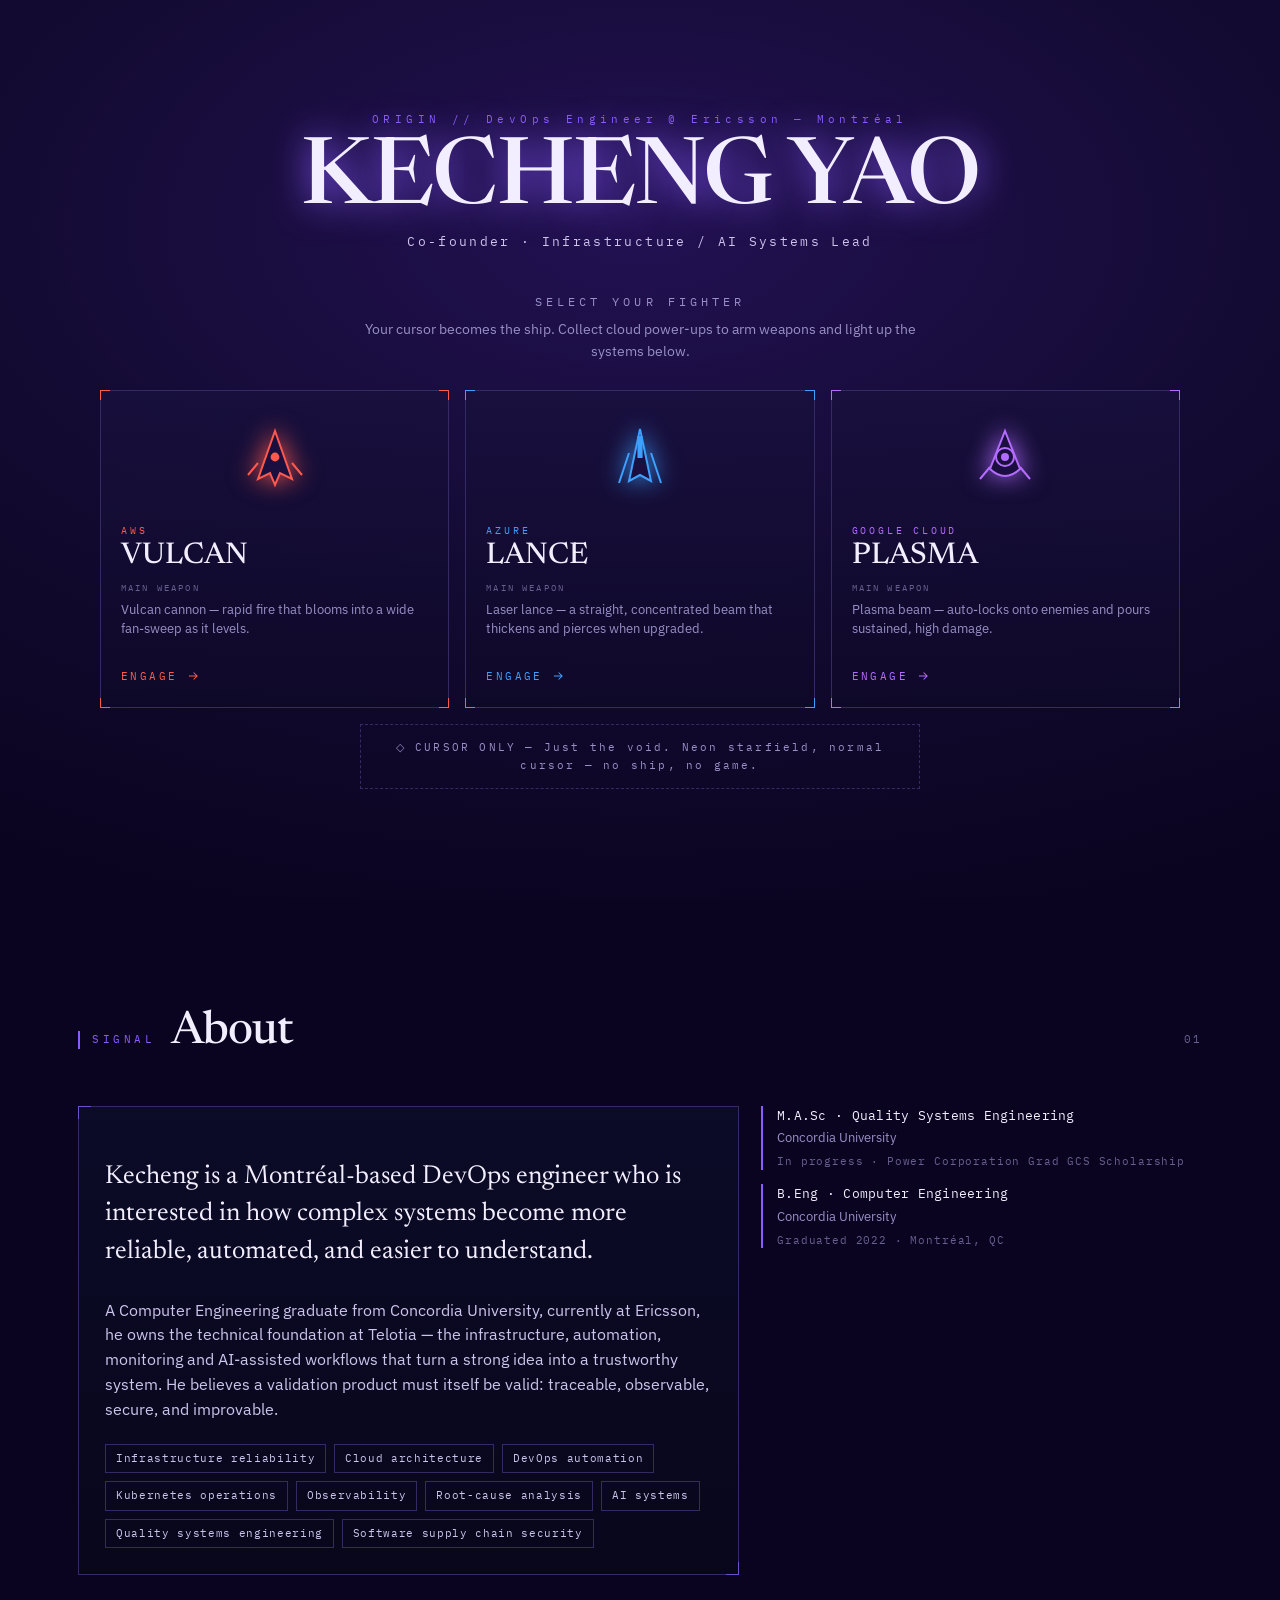
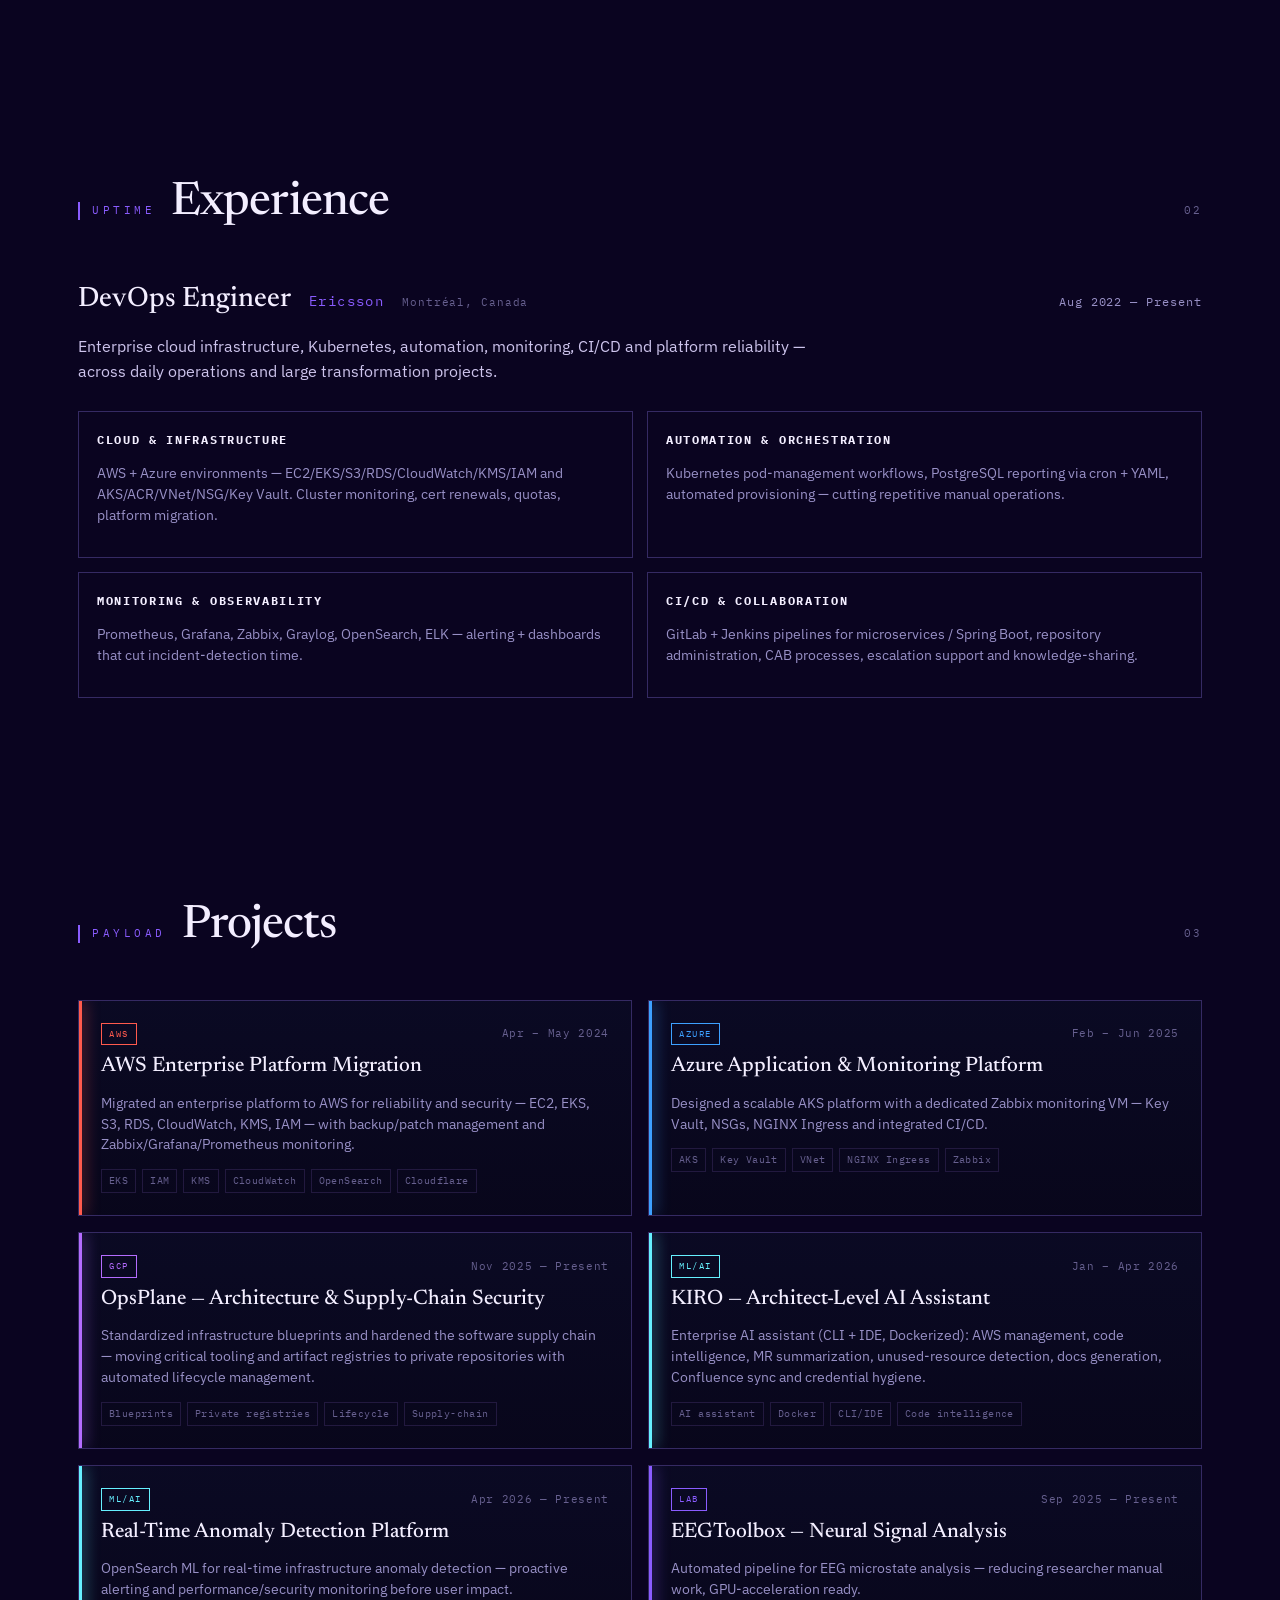
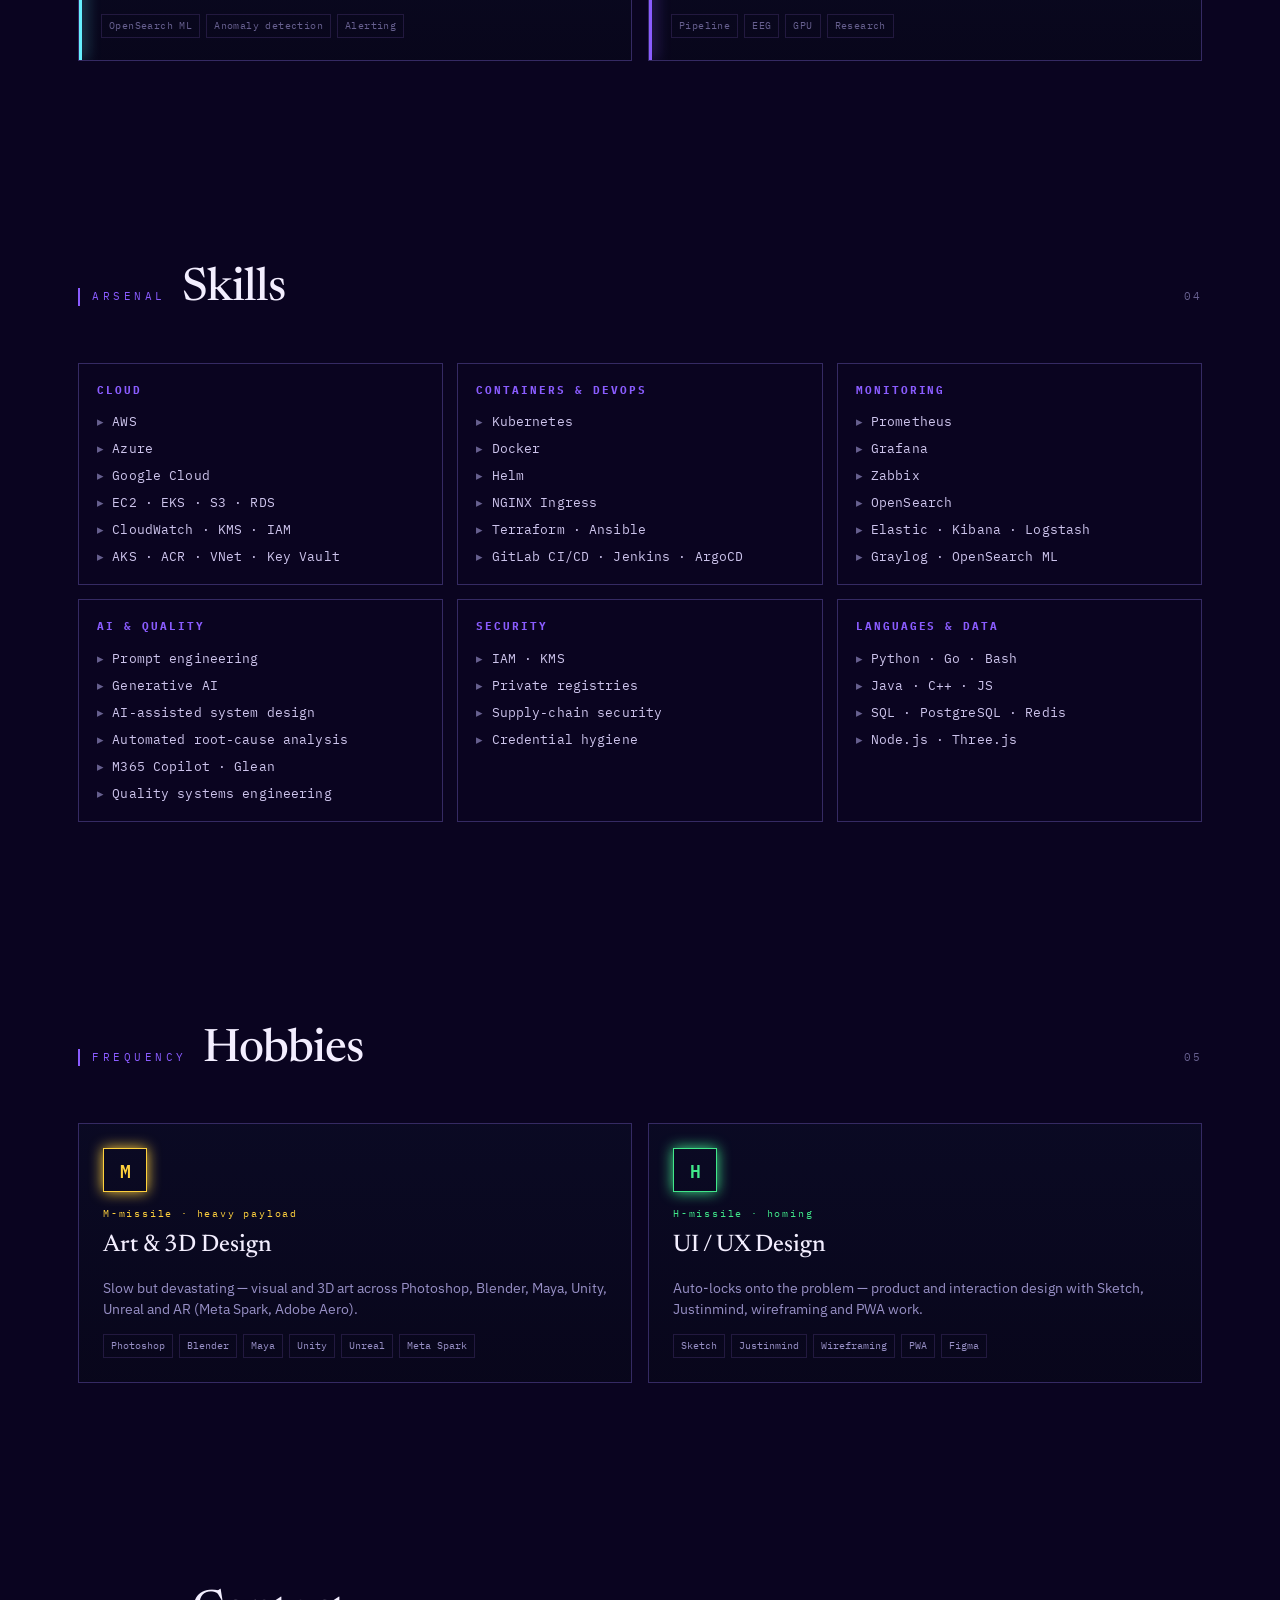
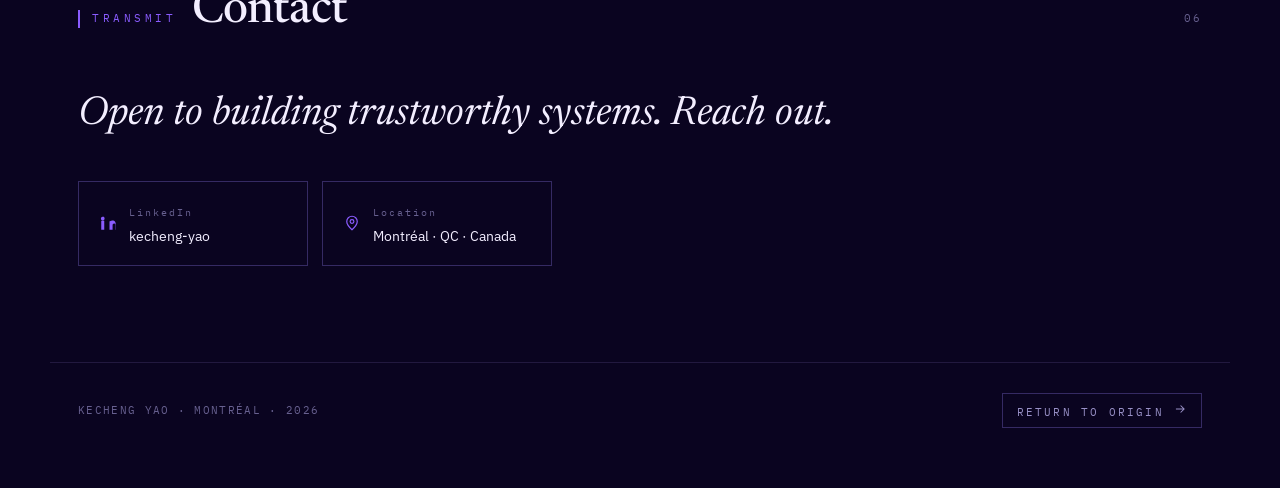
==== index.html @ be3c8540 "Add root index.html for GitHub Pages (whykeysay.github.io)" ====
<!DOCTYPE html>
<html lang="en">
<head>
<meta charset="UTF-8">
<meta name="viewport" content="width=device-width, initial-scale=1.0, maximum-scale=1.0, user-scalable=no">
<title>Kecheng Yao — Infrastructure / AI Systems</title>
<meta name="description" content="Kecheng Yao — Co-founder & Infrastructure / AI Systems Lead. DevOps Engineer @ Ericsson, Montréal. A signal into the void.">
<link rel="stylesheet" href="app/styles.css">
</head>
<body class="no-scroll">

  <!-- fixed background + game layers -->
  <div id="bg-gradient"></div>
  <canvas id="game-canvas"></canvas>
  <div id="veil"></div>
  <div id="hit-flash"></div>
  <div id="bomb-flash"></div>

  <!-- chrome -->
  <header id="topbar"></header>
  <aside id="hud" class="hidden"></aside>
  <div id="dock" class="hidden"></div>
  <div id="toasts"></div>
  <div id="settings"></div>

  <!-- content column (built by ui.js) -->
  <main id="content"></main>

  <!-- boot / fighter-select overlay (built by ui.js) -->
  <div id="overlay"></div>

  <!-- bundler splash thumbnail -->
  <template id="__bundler_thumbnail">
    <svg viewBox="0 0 100 100" xmlns="http://www.w3.org/2000/svg">
      <rect width="100" height="100" fill="#0a0420"/>
      <path d="M50 24 L62 64 L50 56 L38 64 Z" fill="none" stroke="#8A5CFF" stroke-width="3"/>
      <circle cx="50" cy="44" r="3" fill="#FF3DA6"/>
      <circle cx="28" cy="30" r="1.5" fill="#3DF0FF"/><circle cx="72" cy="34" r="1.5" fill="#3DF0FF"/><circle cx="66" cy="22" r="1.2" fill="#fff"/>
    </svg>
  </template>

  <script src="app/data.js"></script>
  <script src="app/game.js"></script>
  <script src="app/ui.js"></script>
</body>
</html>
---- app/styles.css ----
/* ============================================================================
   Kecheng Yao — cyberpunk-neon styling on Principia cosmic tokens.
   "A signal into the void." Dark, glowing, editorial.
   ========================================================================== */
@import url("https://fonts.googleapis.com/css2?family=Newsreader:ital,opsz,wght@0,6..72,300..600;1,6..72,300..600&family=IBM+Plex+Mono:ital,wght@0,300;0,400;0,500;0,600;1,400;1,500&family=IBM+Plex+Sans:wght@300;400;500;600;700&display=swap");

:root {
  /* — synthwave purple substrate (matched to reference cityscapes) — */
  --void:        #0a0420;
  --void-2:      #120a2e;
  --deep-space:  #1a0f3e;
  --night-3:     #261557;

  /* — neon blue→violet→magenta→cyan (reference palette) — */
  --nebula:      #5B7CFA;   /* blue        */
  --starlight:   #8FB7FF;
  --violet:      #8A5CFF;   /* blue-violet workhorse */
  --aurora:      #B46CFF;   /* purple      */
  --magenta:     #FF3DA6;   /* hot neon pink */
  --cyan:        #3DF0FF;   /* neon cyan   */

  /* — weapon / system colours — */
  --w-aws:   #FF5A4D;   /* AWS red — Vulcan      */
  --w-azure: #3DA0FF;   /* Azure blue — Laser    */
  --w-gcp:   #B46CFF;   /* GCP purple — Plasma   */
  --w-art:   #FFD13D;   /* Art — M missile yellow*/
  --w-uiux:  #41E88A;   /* UI/UX — H missile grn */
  --w-mlai:  #66F0FF;   /* ML/AI — photon cyan   */

  /* — text on void (violet-tinted) — */
  --tx:    #F3EEFF;
  --tx-2:  #CDC4EC;
  --tx-3:  #9890C6;
  --tx-4:  #67608f;
  --rule:  #352a63;
  --rule-soft: #22193f;

  /* — the primary accent (driven by colour-cast tweak) — */
  --accent:      var(--violet);
  --accent-2:    var(--magenta);
  --accent-glow: #8A5CFF;

  /* — neon intensity (0..1.4), set by settings — */
  --neon: 1;

  --font-display: "Newsreader", Georgia, serif;
  --font-sans: "IBM Plex Sans", system-ui, sans-serif;
  --font-mono: "IBM Plex Mono", ui-monospace, monospace;

  --maxw: 1180px;
}

/* ─── reset / base ─────────────────────────────────────────────────────── */
* { box-sizing: border-box; }
html, body { margin: 0; padding: 0; }
html { scroll-behavior: smooth; }
body {
  background: var(--void);
  color: var(--tx);
  font-family: var(--font-sans);
  font-size: 16px;
  line-height: 1.6;
  -webkit-font-smoothing: antialiased;
  overflow-x: hidden;
}
body.playing { cursor: none; }       /* ship replaces cursor */
body.no-scroll { overflow: hidden; }
a { color: inherit; text-decoration: none; }
::selection { background: var(--accent); color: var(--void); }

/* glow helper */
.glow { text-shadow: 0 0 calc(14px * var(--neon)) var(--accent-glow); }

/* ─── fixed layers ─────────────────────────────────────────────────────── */
#bg-gradient {
  position: fixed; inset: 0; z-index: 0; pointer-events: none;
  background:
    radial-gradient(ellipse 130% 70% at 50% -5%, #2a1a66 0%, #160c39 42%, #0a0420 100%);
}
/* synthwave horizon glow + perspective grid (reference image 1) */
#bg-gradient::before {
  content: ""; position: absolute; left: 0; right: 0; bottom: 0; height: 46vh;
  background:
    linear-gradient(to top, color-mix(in srgb, var(--accent-2) 22%, transparent) 0%, transparent 60%);
  -webkit-mask-image: linear-gradient(to top, #000 0%, transparent 100%);
          mask-image: linear-gradient(to top, #000 0%, transparent 100%);
  opacity: calc(0.5 * var(--neon));
}
#bg-gradient::after {
  content: ""; position: absolute; left: -50%; right: -50%; bottom: 0; height: 50vh;
  background-image:
    repeating-linear-gradient(to right, color-mix(in srgb, var(--accent) 50%, transparent) 0 1px, transparent 1px 64px),
    repeating-linear-gradient(to top,   color-mix(in srgb, var(--accent) 50%, transparent) 0 1px, transparent 1px 64px);
  transform: perspective(420px) rotateX(74deg);
  transform-origin: bottom center;
  -webkit-mask-image: linear-gradient(to top, #000 5%, transparent 70%);
          mask-image: linear-gradient(to top, #000 5%, transparent 70%);
  opacity: calc(0.5 * var(--neon));
}
#game-canvas {
  position: fixed; inset: 0; z-index: 1;
  width: 100%; height: 100%;
  pointer-events: none;
}
/* subtle vignette + scanline veil over the game */
#veil {
  position: fixed; inset: 0; z-index: 2; pointer-events: none;
  background:
    radial-gradient(ellipse 90% 70% at 50% 50%, transparent 55%, #05051099 100%);
}
#veil::after {
  content: ""; position: absolute; inset: 0;
  background-image: repeating-linear-gradient(
    to bottom, #ffffff05 0px, #ffffff05 1px, transparent 1px, transparent 3px);
  opacity: calc(0.5 * var(--neon));
  mix-blend-mode: overlay;
}
/* red hit flash */
#hit-flash {
  position: fixed; inset: 0; z-index: 6; pointer-events: none; opacity: 0;
  box-shadow: inset 0 0 180px 40px #ff2d4dcc, inset 0 0 0 4px #ff2d4d88;
  transition: opacity 90ms linear;
}
#hit-flash.flash { opacity: 1; }
/* bomb white wash */
#bomb-flash {
  position: fixed; inset: 0; z-index: 7; pointer-events: none; opacity: 0;
  background: radial-gradient(circle at 50% 60%, #ccfaffee 0%, #66f0ff66 40%, transparent 75%);
}
#bomb-flash.flash { animation: bombwash 620ms var(--ease, cubic-bezier(.2,.6,.2,1)); }
@keyframes bombwash { 0%{opacity:0;transform:scale(.6);} 18%{opacity:1;} 100%{opacity:0;transform:scale(1.6);} }

/* ─── boot / start overlay ─────────────────────────────────────────────── */
#overlay {
  position: fixed; inset: 0; z-index: 40;
  display: flex; align-items: center; justify-content: center;
  background: radial-gradient(ellipse 100% 80% at 50% 25%, #221152 0%, #120a30 55%, #0a0420 100%);
  transition: opacity 600ms var(--ease, cubic-bezier(.2,.6,.2,1));
}
#overlay.gone { opacity: 0; pointer-events: none; }

.boot { text-align: center; }
.boot-glyph {
  width: 64px; height: 64px; margin: 0 auto 28px;
  border: 1px solid var(--accent); border-radius: 50%;
  position: relative; animation: spin 2.4s linear infinite;
}
.boot-glyph::before, .boot-glyph::after {
  content: ""; position: absolute; inset: 8px; border-radius: 50%;
  border: 1px solid transparent; border-top-color: var(--accent-2);
}
.boot-glyph::after { inset: 18px; border-top-color: var(--magenta); animation: spin 1.4s linear infinite reverse; }
@keyframes spin { to { transform: rotate(360deg); } }
.boot-title {
  font-family: var(--font-mono); font-size: 13px; letter-spacing: 0.42em;
  color: var(--accent); text-indent: 0.42em;
}
.boot-sub { font-family: var(--font-mono); font-size: 11px; letter-spacing: 0.22em; color: var(--tx-4); margin-top: 12px; }
.boot-bar { width: 230px; height: 2px; margin: 22px auto 0; background: var(--rule-soft); overflow: hidden; }
.boot-bar > i { display: block; height: 100%; width: 0; background: var(--accent); box-shadow: 0 0 12px var(--accent-glow); }

/* ─── fighter select ───────────────────────────────────────────────────── */
.select { width: min(1080px, 92vw); text-align: center; opacity: 0; }
.select.in { opacity: 1; transition: opacity 500ms var(--ease, cubic-bezier(.2,.6,.2,1)); }
.select-kicker { font-family: var(--font-mono); font-size: 11px; letter-spacing: 0.4em; color: var(--accent); }
.select-name {
  font-family: var(--font-display); font-weight: 500; font-size: clamp(40px, 8vw, 92px);
  line-height: .95; letter-spacing: -0.02em; margin: 10px 0 6px;
  text-shadow: 0 0 calc(36px * var(--neon)) var(--accent-glow);
}
.select-title { font-family: var(--font-mono); font-size: 13px; letter-spacing: 0.18em; color: var(--tx-2); }
.select-h { font-family: var(--font-mono); font-size: 12px; letter-spacing: 0.34em; color: var(--tx-3); margin: 40px 0 6px; }
.select-sub { max-width: 560px; margin: 0 auto 28px; color: var(--tx-3); font-size: 14px; }

.fighters { display: grid; grid-template-columns: repeat(3, 1fr); gap: 16px; }
.fighter {
  position: relative; padding: 24px 20px 22px; cursor: pointer; text-align: left;
  background: linear-gradient(180deg, #18103dcc, #0e0828cc);
  border: 1px solid var(--rule);
  transition: border-color 180ms, transform 180ms, box-shadow 220ms;
}
.fighter:hover { transform: translateY(-4px); border-color: var(--fc); box-shadow: 0 0 0 1px var(--fc), 0 16px 50px -20px var(--fc); }
.fighter .corner { position: absolute; width: 10px; height: 10px; border: 1px solid var(--fc); }
.fighter .corner.tl { top:-1px; left:-1px; border-right:0; border-bottom:0; }
.fighter .corner.tr { top:-1px; right:-1px; border-left:0; border-bottom:0; }
.fighter .corner.bl { bottom:-1px; left:-1px; border-right:0; border-top:0; }
.fighter .corner.br { bottom:-1px; right:-1px; border-left:0; border-top:0; }
.fighter-ship { height: 96px; display: grid; place-items: center; margin-bottom: 12px; }
.fighter-ship svg { filter: drop-shadow(0 0 calc(12px * var(--neon)) var(--fc)); }
.fighter-vendor { font-family: var(--font-mono); font-size: 10px; letter-spacing: 0.28em; color: var(--fc); }
.fighter-name { font-family: var(--font-display); font-size: 30px; font-weight: 500; line-height: 1; margin: 2px 0 2px; }
.fighter-wlabel { font-family: var(--font-mono); font-size: 9px; letter-spacing: 0.24em; color: var(--tx-4); margin-top: 10px; }
.fighter-desc { font-size: 13px; color: var(--tx-3); line-height: 1.5; margin-top: 4px; min-height: 56px; }
.fighter-go {
  margin-top: 12px; font-family: var(--font-mono); font-size: 11px; letter-spacing: 0.22em;
  color: var(--fc); display: flex; align-items: center; gap: 8px;
}

.cursor-only {
  margin: 16px auto 0; max-width: 560px; padding: 14px 18px; cursor: pointer;
  display: flex; align-items: center; justify-content: center; gap: 14px;
  border: 1px dashed var(--rule); color: var(--tx-3);
  font-family: var(--font-mono); font-size: 11px; letter-spacing: 0.2em;
  transition: border-color 180ms, color 180ms;
}
.cursor-only:hover { border-color: var(--tx-3); color: var(--tx); }

/* ─── top bar ──────────────────────────────────────────────────────────── */
#topbar {
  position: fixed; top: 0; left: 0; right: 0; z-index: 20; height: 54px;
  display: flex; align-items: center; justify-content: space-between;
  padding: 0 22px; pointer-events: none;
}
#topbar .tb-mark {
  font-family: var(--font-mono); font-size: 12px; letter-spacing: 0.24em; color: var(--tx-2);
  pointer-events: auto;
}
#topbar .tb-mark b { color: var(--accent); font-weight: 500; }
.tb-right { display: flex; align-items: center; gap: 10px; pointer-events: auto; }
.langset { display: flex; border: 1px solid var(--rule); }
.langset button {
  font-family: var(--font-mono); font-size: 11px; letter-spacing: 0.12em;
  background: transparent; color: var(--tx-3); border: 0; padding: 6px 9px; cursor: pointer;
  transition: color 140ms, background 140ms;
}
.langset button + button { border-left: 1px solid var(--rule); }
.langset button.on { color: var(--void); background: var(--accent); }
.iconbtn {
  width: 34px; height: 30px; display: grid; place-items: center; cursor: pointer;
  background: transparent; border: 1px solid var(--rule); color: var(--tx-2);
  transition: color 140ms, border-color 140ms;
}
.iconbtn:hover { color: var(--tx); border-color: var(--accent); }

/* ─── content column ───────────────────────────────────────────────────── */
#content { position: relative; z-index: 10; }
.section {
  max-width: var(--maxw); margin: 0 auto; padding: 96px 28px;
  scroll-margin-top: 60px;
}
.sec-head { display: flex; align-items: baseline; gap: 16px; margin-bottom: 36px; }
.sec-code {
  font-family: var(--font-mono); font-size: 11px; letter-spacing: 0.32em; color: var(--accent);
  border-left: 2px solid var(--accent); padding-left: 12px;
}
.sec-label { font-family: var(--font-display); font-size: clamp(28px,4vw,46px); font-weight: 480; letter-spacing: -0.02em; }
.sec-num { font-family: var(--font-mono); font-size: 11px; color: var(--tx-4); margin-left: auto; letter-spacing: 0.2em; }

/* glass panel with corner ticks */
.panel {
  position: relative;
  background: linear-gradient(180deg, #0c0e2acc, #08081acc);
  border: 1px solid var(--rule);
  padding: 26px;
}
.panel::before, .panel::after {
  content: ""; position: absolute; width: 12px; height: 12px; border: 1px solid var(--accent);
  opacity: .7;
}
.panel::before { top: -1px; left: -1px; border-right: 0; border-bottom: 0; }
.panel::after { bottom: -1px; right: -1px; border-left: 0; border-top: 0; }

/* ── hero ── */
#hero { min-height: 100vh; display: flex; flex-direction: column; justify-content: center; max-width: var(--maxw); margin: 0 auto; padding: 96px 28px 80px; position: relative; }
.hero-code { font-family: var(--font-mono); font-size: 11px; letter-spacing: 0.4em; color: var(--accent); }
.hero-name {
  font-family: var(--font-display); font-weight: 500; font-size: clamp(56px, 13vw, 168px);
  line-height: .9; letter-spacing: -0.03em; margin: 14px 0 0;
  text-shadow: 0 0 calc(48px * var(--neon)) var(--accent-glow);
}
.hero-title { font-family: var(--font-mono); font-size: clamp(13px,1.6vw,17px); letter-spacing: 0.14em; color: var(--tx); margin-top: 22px; }
.hero-sub { font-family: var(--font-mono); font-size: 12px; letter-spacing: 0.14em; color: var(--tx-3); margin-top: 8px; }
.hero-tagline {
  font-family: var(--font-display); font-style: italic; font-size: clamp(18px,2.4vw,27px);
  color: var(--tx-2); max-width: 720px; margin-top: 34px; line-height: 1.4;
}
.scrollcue {
  position: absolute; bottom: 34px; left: 28px; font-family: var(--font-mono);
  font-size: 10px; letter-spacing: 0.34em; color: var(--tx-4); display: flex; align-items: center; gap: 10px;
}
.scrollcue .ln { width: 1px; height: 34px; background: linear-gradient(var(--accent), transparent); animation: cuepulse 1.8s ease-in-out infinite; }
@keyframes cuepulse { 0%,100%{opacity:.4;} 50%{opacity:1;} }

/* ── about ── */
.about-grid { display: grid; grid-template-columns: 1.5fr 1fr; gap: 22px; }
.lede { font-family: var(--font-display); font-size: clamp(20px,2.4vw,26px); line-height: 1.45; color: var(--tx); }
.about-body { color: var(--tx-2); margin-top: 18px; font-size: 15.5px; }
.kw { display: flex; flex-wrap: wrap; gap: 8px; margin-top: 22px; }
.kw span {
  font-family: var(--font-mono); font-size: 11px; letter-spacing: 0.06em; color: var(--tx-2);
  border: 1px solid var(--rule); padding: 5px 10px;
}
.edu { display: flex; flex-direction: column; gap: 14px; }
.edu-item { border-left: 2px solid var(--accent); padding-left: 14px; }
.edu-deg { font-family: var(--font-mono); font-size: 13px; color: var(--tx); letter-spacing: 0.02em; }
.edu-school { font-size: 13px; color: var(--tx-3); margin-top: 2px; }
.edu-meta { font-family: var(--font-mono); font-size: 10.5px; letter-spacing: 0.08em; color: var(--tx-4); margin-top: 4px; }

/* ── experience ── */
.xp-top { display: flex; flex-wrap: wrap; align-items: baseline; gap: 12px 18px; margin-bottom: 12px; }
.xp-role { font-family: var(--font-display); font-size: 28px; font-weight: 500; }
.xp-org { font-family: var(--font-mono); font-size: 14px; letter-spacing: 0.1em; color: var(--accent); }
.xp-period { font-family: var(--font-mono); font-size: 12px; color: var(--tx-3); margin-left: auto; letter-spacing: 0.08em; }
.xp-place { font-family: var(--font-mono); font-size: 11px; color: var(--tx-4); letter-spacing: 0.08em; }
.xp-intro { color: var(--tx-2); max-width: 760px; margin: 8px 0 26px; }
.xp-areas { display: grid; grid-template-columns: repeat(2, 1fr); gap: 14px; }
.xp-area { border: 1px solid var(--rule); padding: 18px; transition: border-color 160ms; }
.xp-area:hover { border-color: var(--accent); }
.xp-area h4 { margin: 0 0 8px; font-family: var(--font-mono); font-size: 12px; letter-spacing: 0.14em; color: var(--tx); text-transform: uppercase; }
.xp-area p { color: var(--tx-3); font-size: 13.5px; line-height: 1.55; }

/* ── projects ── */
.proj-grid { display: grid; grid-template-columns: repeat(2, 1fr); gap: 16px; }
.proj {
  position: relative; padding: 22px; border: 1px solid var(--rule); overflow: hidden;
  background: linear-gradient(180deg, #0b0d26aa, #08081aaa);
  transition: border-color 180ms, transform 180ms;
}
.proj::before { content: ""; position: absolute; left: 0; top: 0; bottom: 0; width: 3px; background: var(--pc, var(--accent)); box-shadow: 0 0 calc(16px * var(--neon)) var(--pc, var(--accent)); }
.proj:hover { transform: translateY(-3px); border-color: var(--pc, var(--accent)); }
.proj-top { display: flex; align-items: center; gap: 10px; margin-bottom: 10px; }
.proj-sys { font-family: var(--font-mono); font-size: 9px; letter-spacing: 0.18em; padding: 3px 7px; border: 1px solid var(--pc); color: var(--pc); }
.proj-period { font-family: var(--font-mono); font-size: 11px; color: var(--tx-4); margin-left: auto; letter-spacing: 0.06em; }
.proj h3 { font-family: var(--font-display); font-size: 21px; font-weight: 500; line-height: 1.15; margin: 0 0 8px; }
.proj p { color: var(--tx-3); font-size: 13.5px; line-height: 1.55; }
.proj-tags { display: flex; flex-wrap: wrap; gap: 6px; margin-top: 14px; }
.proj-tags span { font-family: var(--font-mono); font-size: 10px; letter-spacing: 0.04em; color: var(--tx-4); border: 1px solid var(--rule-soft); padding: 3px 7px; }

/* ── skills ── */
.skill-grid { display: grid; grid-template-columns: repeat(3, 1fr); gap: 14px; }
.skill-col { border: 1px solid var(--rule); padding: 18px; }
.skill-col h4 { font-family: var(--font-mono); font-size: 11px; letter-spacing: 0.18em; text-transform: uppercase; color: var(--accent); margin: 0 0 12px; }
.skill-col ul { list-style: none; margin: 0; padding: 0; display: flex; flex-direction: column; gap: 7px; }
.skill-col li { font-family: var(--font-mono); font-size: 12.5px; color: var(--tx-2); letter-spacing: 0.01em; }
.skill-col li::before { content: "▸ "; color: var(--tx-4); }

/* ── hobbies ── */
.hob-grid { display: grid; grid-template-columns: repeat(2, 1fr); gap: 16px; }
.hob { position: relative; padding: 24px; border: 1px solid var(--rule); background: linear-gradient(180deg,#0b0d26aa,#08081aaa); }
.hob-badge {
  width: 44px; height: 44px; display: grid; place-items: center; border: 1px solid var(--hc); color: var(--hc);
  font-family: var(--font-mono); font-weight: 600; font-size: 18px;
  box-shadow: 0 0 calc(14px * var(--neon)) var(--hc); margin-bottom: 14px;
}
.hob-role { font-family: var(--font-mono); font-size: 10px; letter-spacing: 0.18em; color: var(--hc); }
.hob h3 { font-family: var(--font-display); font-size: 24px; font-weight: 500; margin: 4px 0 8px; }
.hob p { color: var(--tx-3); font-size: 13.5px; line-height: 1.55; }
.hob-tools { display: flex; flex-wrap: wrap; gap: 6px; margin-top: 14px; }
.hob-tools span { font-family: var(--font-mono); font-size: 10px; color: var(--tx-3); border: 1px solid var(--rule-soft); padding: 3px 7px; }

/* ── contact ── */
.contact-line { font-family: var(--font-display); font-style: italic; font-size: clamp(22px,3.2vw,40px); color: var(--tx); max-width: 760px; line-height: 1.3; }
.contact-links { display: flex; flex-wrap: wrap; gap: 14px; margin-top: 32px; }
.clink {
  display: flex; align-items: center; gap: 12px; padding: 16px 20px; border: 1px solid var(--rule);
  transition: border-color 160ms, transform 160ms; min-width: 230px;
}
.clink[href]:hover { border-color: var(--accent); transform: translateY(-2px); }
.clink svg { color: var(--accent); }
.clink .cl-label { font-family: var(--font-mono); font-size: 10px; letter-spacing: 0.2em; color: var(--tx-4); }
.clink .cl-value { font-size: 14px; color: var(--tx); }
.footer { max-width: var(--maxw); margin: 0 auto; padding: 30px 28px 60px; border-top: 1px solid var(--rule-soft); display: flex; justify-content: space-between; align-items: center; gap: 16px; flex-wrap: wrap; }
.footer .f-mono { font-family: var(--font-mono); font-size: 11px; letter-spacing: 0.12em; color: var(--tx-4); }
.totop { font-family: var(--font-mono); font-size: 11px; letter-spacing: 0.2em; color: var(--tx-3); cursor: pointer; border: 1px solid var(--rule); padding: 8px 14px; background: transparent; transition: color 140ms, border-color 140ms; }
.totop:hover { color: var(--accent); border-color: var(--accent); }

/* ─── HUD (systems) ────────────────────────────────────────────────────── */
#hud {
  position: fixed; right: 14px; top: 50%; transform: translateY(-50%); z-index: 22;
  display: flex; flex-direction: column; gap: 8px; pointer-events: none;
}
#hud.hidden { display: none; }
.hud-title { font-family: var(--font-mono); font-size: 9px; letter-spacing: 0.24em; color: var(--tx-4); writing-mode: vertical-rl; align-self: center; margin-bottom: 4px; }
.hud-chip {
  pointer-events: auto; cursor: pointer; width: 168px;
  display: flex; align-items: center; gap: 10px; padding: 8px 10px;
  background: #0a0a1ccc; border: 1px solid var(--rule); opacity: .5;
  transition: opacity 220ms, border-color 220ms, transform 160ms;
}
.hud-chip.on { opacity: 1; border-color: var(--cc); box-shadow: 0 0 calc(12px * var(--neon)) -2px var(--cc); }
.hud-chip:hover { transform: translateX(-4px); }
.hud-glyph {
  width: 26px; height: 26px; flex: 0 0 26px; display: grid; place-items: center;
  font-family: var(--font-mono); font-size: 11px; font-weight: 600; color: var(--cc); border: 1px solid var(--cc);
}
.hud-chip:not(.on) .hud-glyph { color: var(--tx-4); border-color: var(--rule); }
.hud-meta { display: flex; flex-direction: column; line-height: 1.2; min-width: 0; }
.hud-name { font-family: var(--font-mono); font-size: 10.5px; letter-spacing: 0.06em; color: var(--tx); white-space: nowrap; overflow: hidden; text-overflow: ellipsis; }
.hud-state { font-family: var(--font-mono); font-size: 8.5px; letter-spacing: 0.18em; color: var(--tx-4); }
.hud-chip.on .hud-state { color: var(--cc); }
.hud-lv { margin-left: auto; display: flex; gap: 2px; }
.hud-lv i { width: 4px; height: 10px; background: var(--rule); }
.hud-lv i.f { background: var(--cc); }

/* ─── bottom mini-HUD (weapon + bomb), only while playing ──────────────── */
#dock {
  position: fixed; left: 50%; bottom: 16px; transform: translateX(-50%); z-index: 22;
  display: flex; align-items: stretch; gap: 8px; pointer-events: none;
}
#dock.hidden { display: none; }
.dock-cell { background: #0a0a1cdd; border: 1px solid var(--rule); padding: 7px 12px; display: flex; align-items: center; gap: 9px; }
.dock-k { font-family: var(--font-mono); font-size: 8.5px; letter-spacing: 0.2em; color: var(--tx-4); }
.dock-v { font-family: var(--font-mono); font-size: 12px; letter-spacing: 0.08em; color: var(--dc, var(--tx)); }
.dock-lv { display: flex; gap: 2px; }
.dock-lv i { width: 5px; height: 11px; background: var(--rule); }
.dock-lv i.f { background: var(--dc, var(--accent)); }
.dock-bomb { pointer-events: auto; cursor: pointer; }
.dock-bomb .dock-v { color: var(--w-mlai); }
.dock-bomb.empty { opacity: .4; }

/* ─── toast ────────────────────────────────────────────────────────────── */
#toasts { position: fixed; left: 50%; top: 74px; transform: translateX(-50%); z-index: 30; display: flex; flex-direction: column; gap: 8px; align-items: center; pointer-events: none; }
.toast {
  display: flex; align-items: center; gap: 10px; padding: 9px 16px;
  background: #0a0a1ce6; border: 1px solid var(--tc, var(--accent));
  font-family: var(--font-mono); font-size: 11px; letter-spacing: 0.16em; color: var(--tx);
  box-shadow: 0 0 calc(20px * var(--neon)) -6px var(--tc, var(--accent));
  animation: toastin 320ms var(--ease, cubic-bezier(.2,.6,.2,1));
}
.toast b { color: var(--tc, var(--accent)); }
.toast.out { animation: toastout 320ms forwards; }
@keyframes toastin { from { opacity: 0; transform: translateY(-12px); } }
@keyframes toastout { to { opacity: 0; transform: translateY(-8px); } }

/* ─── settings panel ───────────────────────────────────────────────────── */
#settings {
  position: fixed; right: 14px; top: 56px; z-index: 35; width: 268px;
  background: #0a0a1cf2; border: 1px solid var(--rule); padding: 16px;
  transform: translateX(120%); transition: transform 260ms var(--ease, cubic-bezier(.2,.6,.2,1));
}
#settings.open { transform: translateX(0); }
.set-head { display: flex; align-items: center; justify-content: space-between; margin-bottom: 14px; }
.set-head h4 { font-family: var(--font-mono); font-size: 11px; letter-spacing: 0.24em; color: var(--accent); margin: 0; }
.set-row { margin-bottom: 14px; }
.set-row > label { font-family: var(--font-mono); font-size: 10px; letter-spacing: 0.12em; color: var(--tx-3); display: block; margin-bottom: 7px; }
.set-row input[type=range] { width: 100%; accent-color: var(--accent); }
.seg { display: flex; border: 1px solid var(--rule); }
.seg button { flex: 1; background: transparent; border: 0; color: var(--tx-3); font-family: var(--font-mono); font-size: 10px; letter-spacing: 0.08em; padding: 6px 4px; cursor: pointer; }
.seg button + button { border-left: 1px solid var(--rule); }
.seg button.on { background: var(--accent); color: var(--void); }
.toggle-row { display: flex; align-items: center; justify-content: space-between; }
.switch { width: 40px; height: 20px; border: 1px solid var(--rule); position: relative; cursor: pointer; }
.switch i { position: absolute; top: 2px; left: 2px; width: 14px; height: 14px; background: var(--tx-4); transition: left 160ms, background 160ms; }
.switch.on { border-color: var(--accent); }
.switch.on i { left: 22px; background: var(--accent); }
.set-controls { border-top: 1px solid var(--rule-soft); margin-top: 6px; padding-top: 12px; }
.set-controls .ctl { display: flex; justify-content: space-between; font-family: var(--font-mono); font-size: 10.5px; color: var(--tx-3); margin-bottom: 6px; }
.set-controls .ctl b { color: var(--tx); font-weight: 500; }


/* ─── responsive ───────────────────────────────────────────────────────── */
@media (max-width: 860px) {
  .about-grid, .xp-areas, .proj-grid, .skill-grid, .hob-grid { grid-template-columns: 1fr; }
  .fighters { grid-template-columns: 1fr; }
  #hud { right: 8px; }
  .hud-chip { width: 52px; }
  .hud-meta, .hud-lv { display: none; }
  .hud-title { display: none; }
}
@media (max-width: 560px) {
  .section { padding: 64px 18px; }
  #hero { padding: 84px 18px 64px; }
  .sec-head { flex-wrap: wrap; }
  #dock { flex-wrap: wrap; justify-content: center; width: 94vw; }
}
@media (prefers-reduced-motion: reduce) {
  .boot-glyph, .boot-glyph::after, .scrollcue .ln { animation: none; }
  html { scroll-behavior: auto; }
}
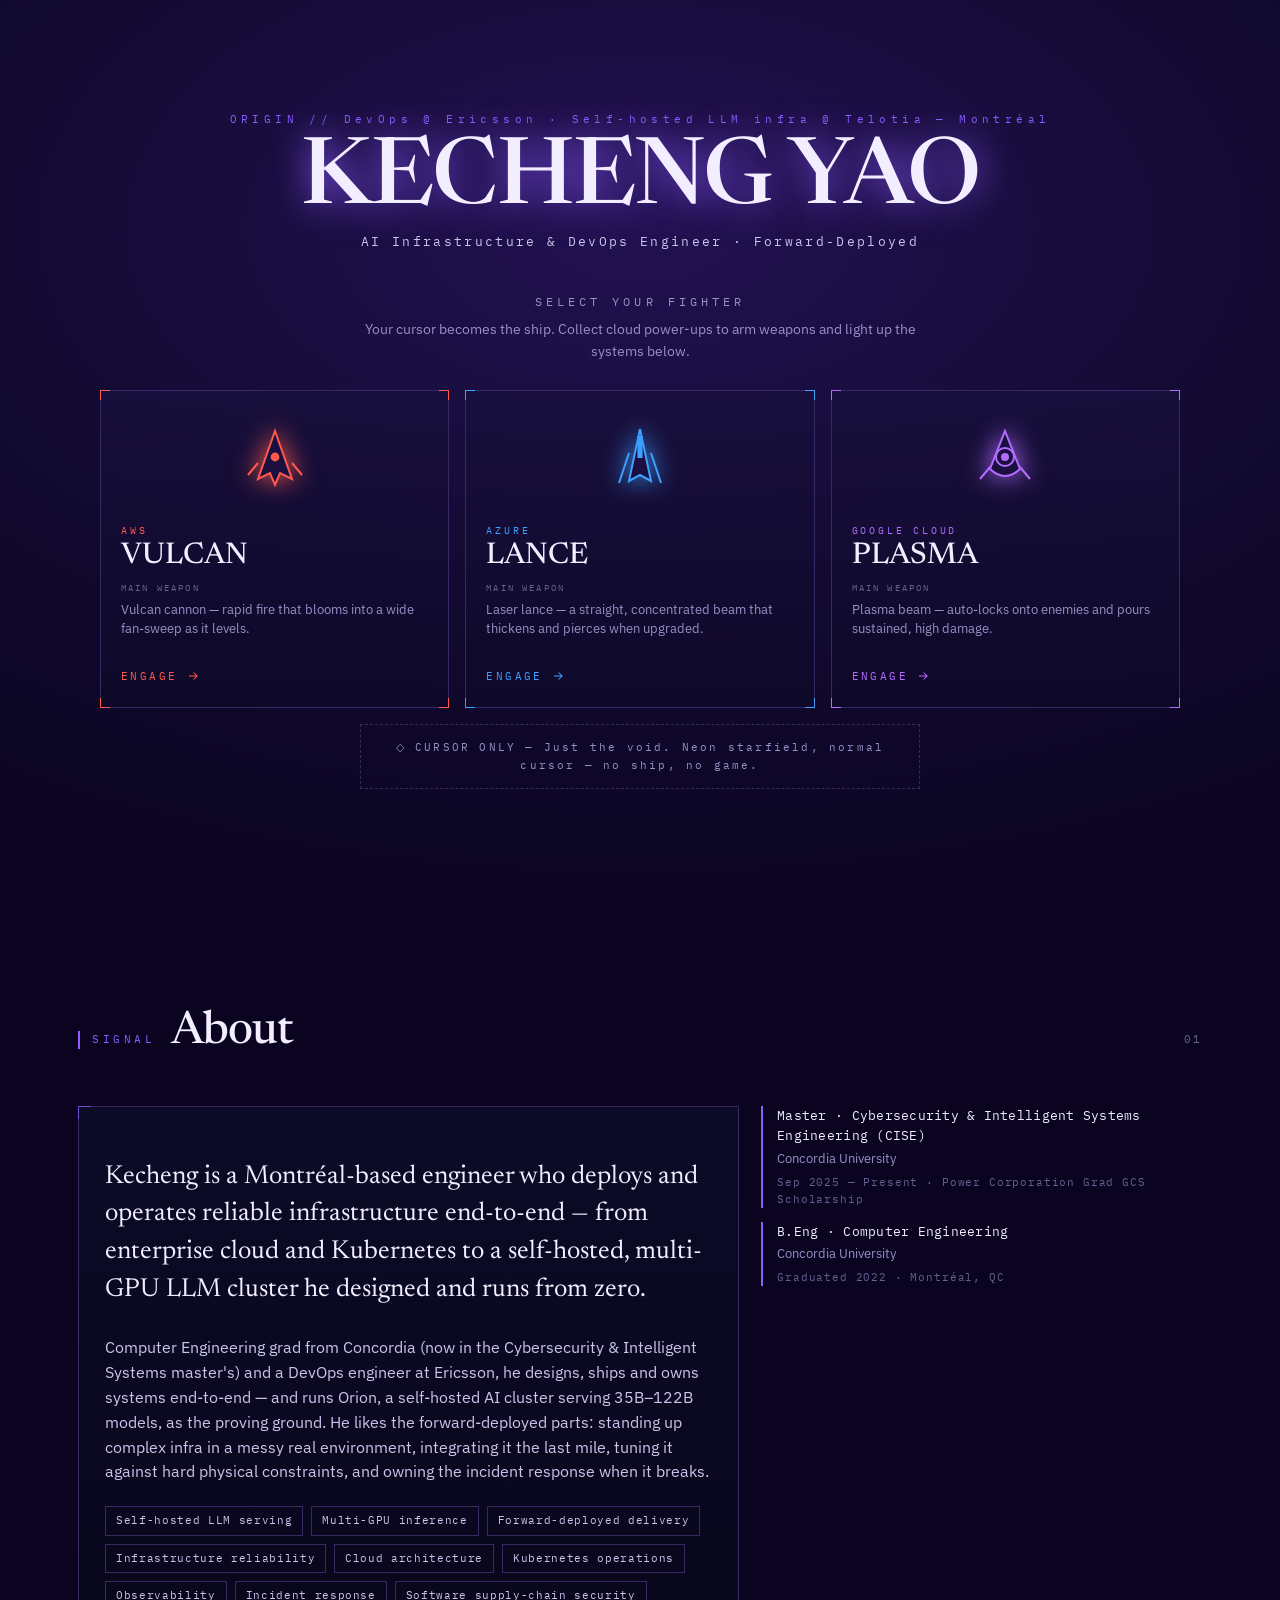
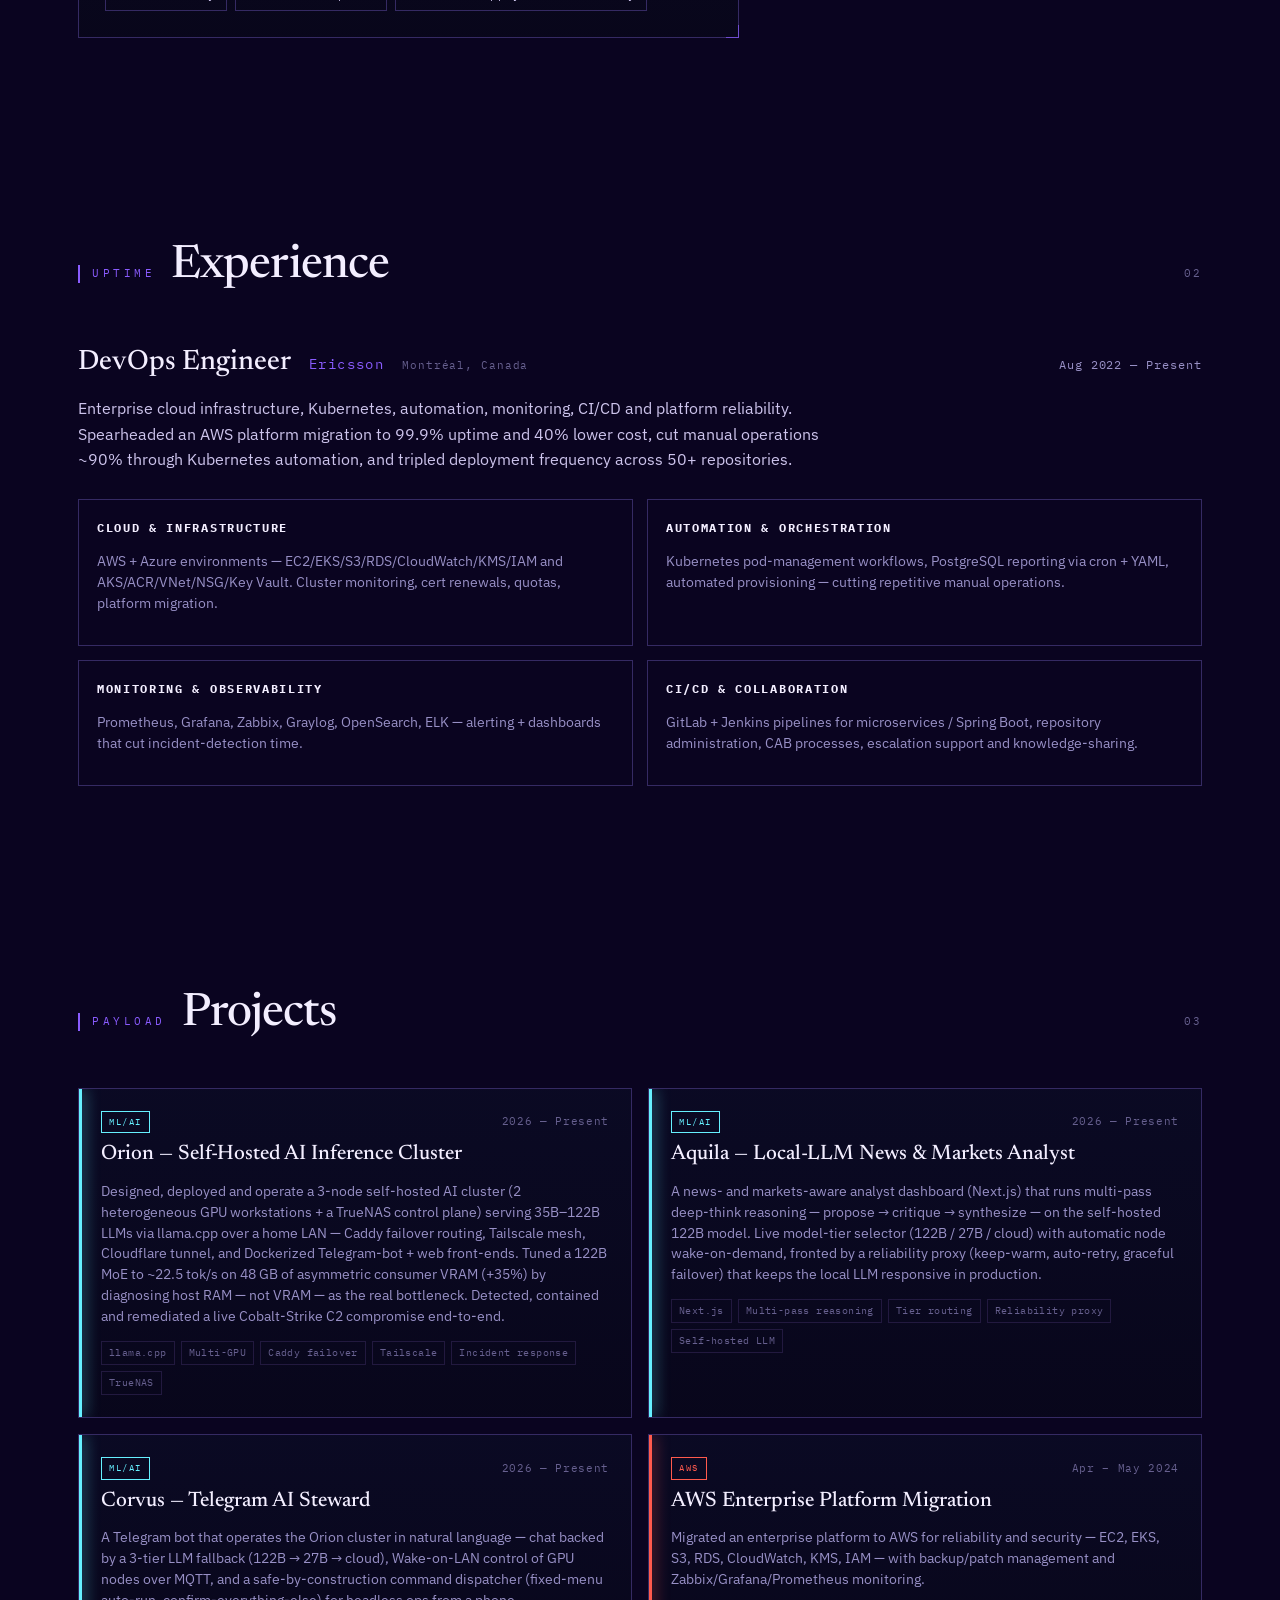
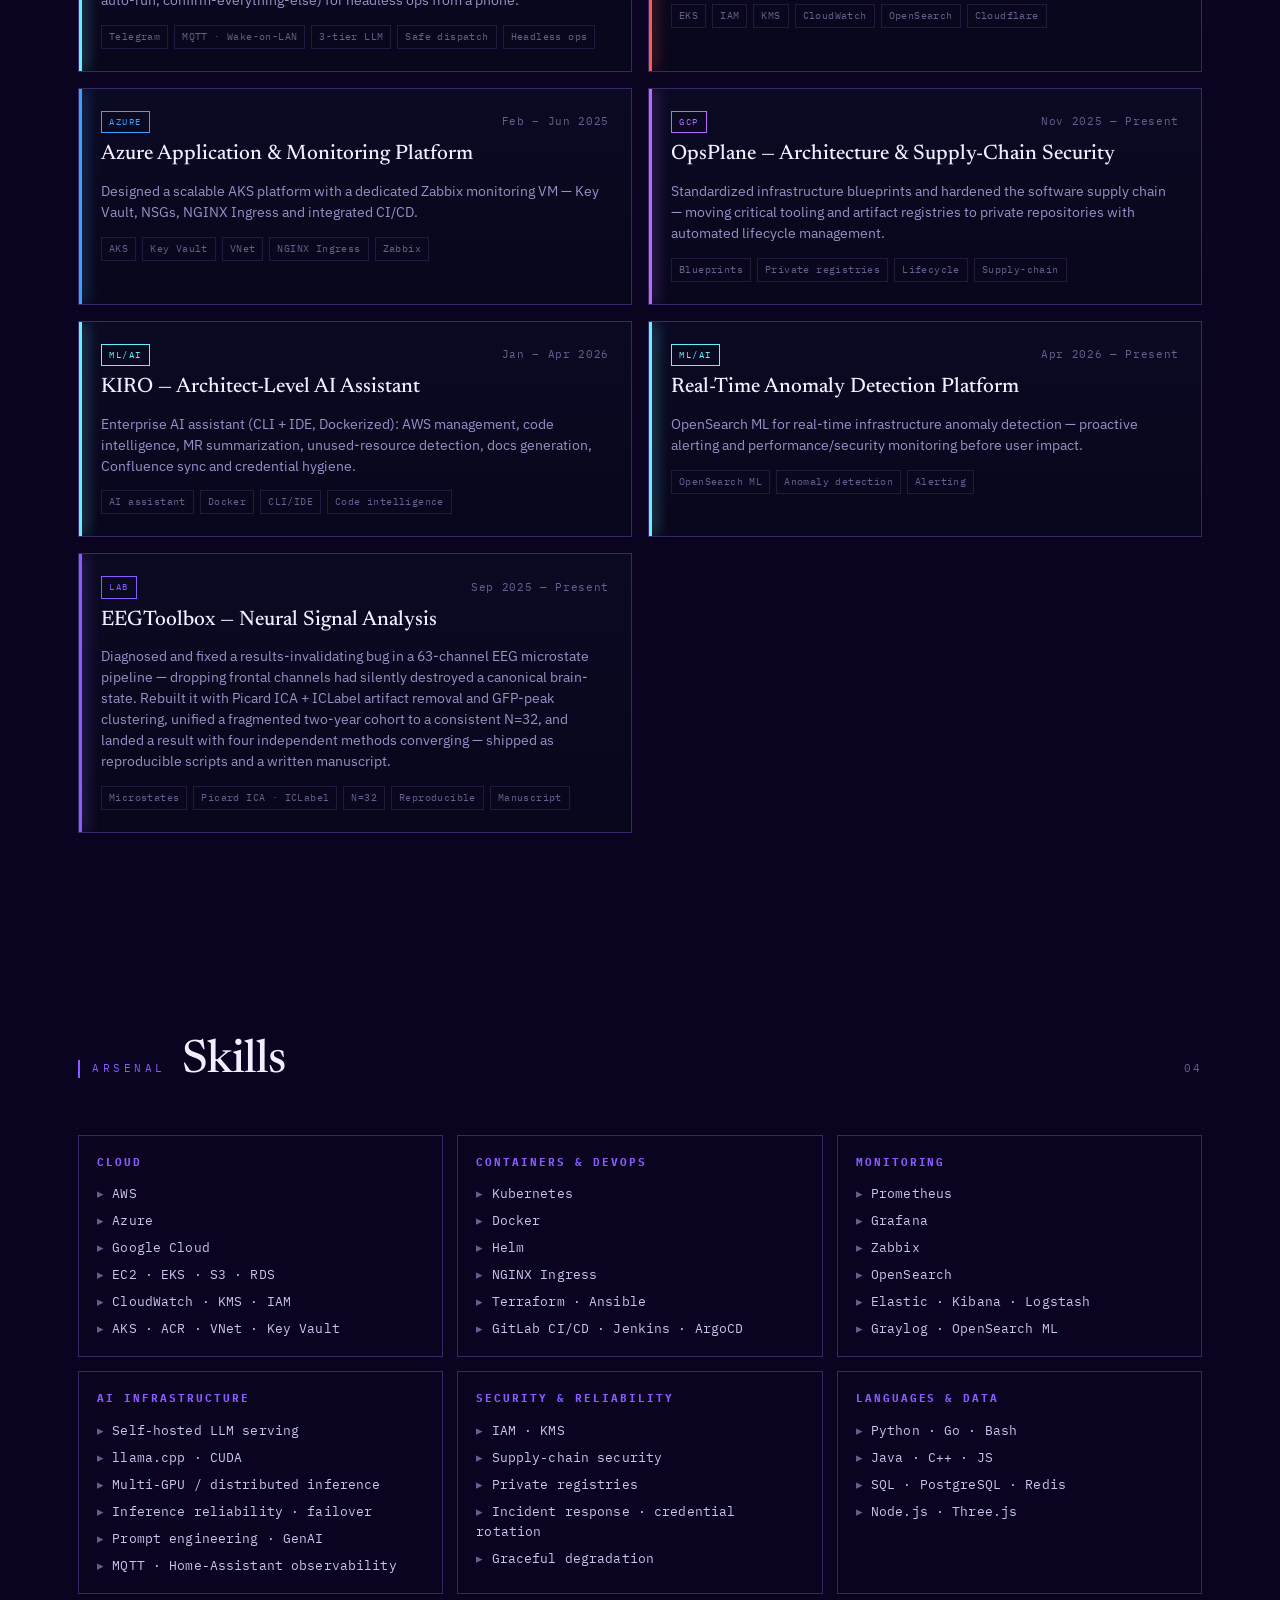
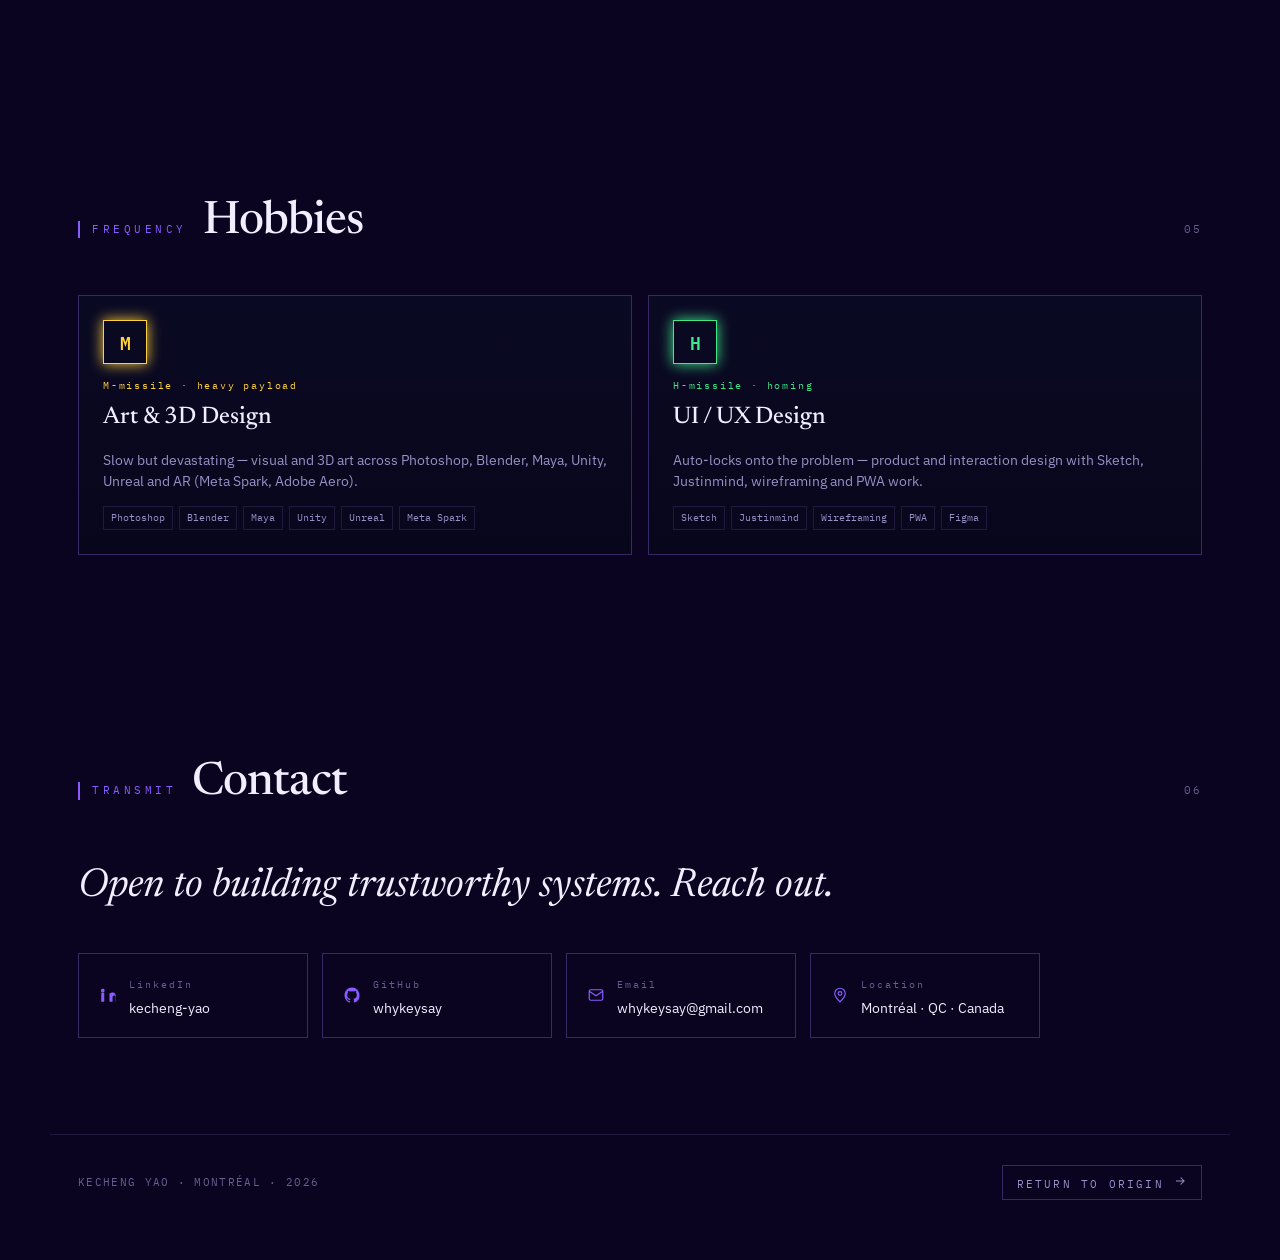
==== commit 78f28cc9: "portfolio: non-blocking font load (preconnect+link, drop CSS @import) Perf only — no visual or game-" ====
--- a/index.html
+++ b/index.html
@@ -5,6 +5,9 @@
 <meta name="viewport" content="width=device-width, initial-scale=1.0, maximum-scale=1.0, user-scalable=no">
 <title>Kecheng Yao — Infrastructure / AI Systems</title>
 <meta name="description" content="Kecheng Yao — Co-founder & Infrastructure / AI Systems Lead. DevOps Engineer @ Ericsson, Montréal. A signal into the void.">
+<link rel="preconnect" href="https://fonts.googleapis.com">
+<link rel="preconnect" href="https://fonts.gstatic.com" crossorigin>
+<link rel="stylesheet" href="https://fonts.googleapis.com/css2?family=Newsreader:ital,opsz,wght@0,6..72,300..600;1,6..72,300..600&family=IBM+Plex+Mono:ital,wght@0,300;0,400;0,500;0,600;1,400;1,500&family=IBM+Plex+Sans:wght@300;400;500;600;700&display=swap">
 <link rel="stylesheet" href="app/styles.css">
 </head>
 <body class="no-scroll">
--- a/app/styles.css
+++ b/app/styles.css
@@ -2,7 +2,8 @@
    Kecheng Yao — cyberpunk-neon styling on Principia cosmic tokens.
    "A signal into the void." Dark, glowing, editorial.
    ========================================================================== */
-@import url("https://fonts.googleapis.com/css2?family=Newsreader:ital,opsz,wght@0,6..72,300..600;1,6..72,300..600&family=IBM+Plex+Mono:ital,wght@0,300;0,400;0,500;0,600;1,400;1,500&family=IBM+Plex+Sans:wght@300;400;500;600;700&display=swap");
+/* Fonts load via <link rel="preconnect"+"stylesheet"> in index.html
+   (parallel, non-render-blocking) instead of a serialized CSS @import. */
 
 :root {
   /* — synthwave purple substrate (matched to reference cityscapes) — */
@@ -136,6 +137,7 @@
   display: flex; align-items: center; justify-content: center;
   background: radial-gradient(ellipse 100% 80% at 50% 25%, #221152 0%, #120a30 55%, #0a0420 100%);
   transition: opacity 600ms var(--ease, cubic-bezier(.2,.6,.2,1));
+  overflow-y: auto; -webkit-overflow-scrolling: touch;
 }
 #overlay.gone { opacity: 0; pointer-events: none; }
 
@@ -231,6 +233,14 @@
   transition: color 140ms, border-color 140ms;
 }
 .iconbtn:hover { color: var(--tx); border-color: var(--accent); }
+.tb-links { display: flex; gap: 8px; pointer-events: auto; }
+.tb-link {
+  font-family: var(--font-mono); font-size: 11px; letter-spacing: 0.12em;
+  text-decoration: none; color: var(--tx-2); border: 1px solid var(--rule);
+  padding: 6px 11px; transition: color 140ms, border-color 140ms;
+}
+.tb-link:hover { color: var(--accent); border-color: var(--accent); }
+@media (max-width: 560px) { .tb-link { padding: 6px 8px; font-size: 10px; } }
 
 /* ─── content column ───────────────────────────────────────────────────── */
 #content { position: relative; z-index: 10; }
@@ -456,6 +466,8 @@
   .hud-chip { width: 52px; }
   .hud-meta, .hud-lv { display: none; }
   .hud-title { display: none; }
+  #overlay { align-items: flex-start; padding: 24px 0 40px; }
+  .select { width: min(560px, 92vw); }
 }
 @media (max-width: 560px) {
   .section { padding: 64px 18px; }
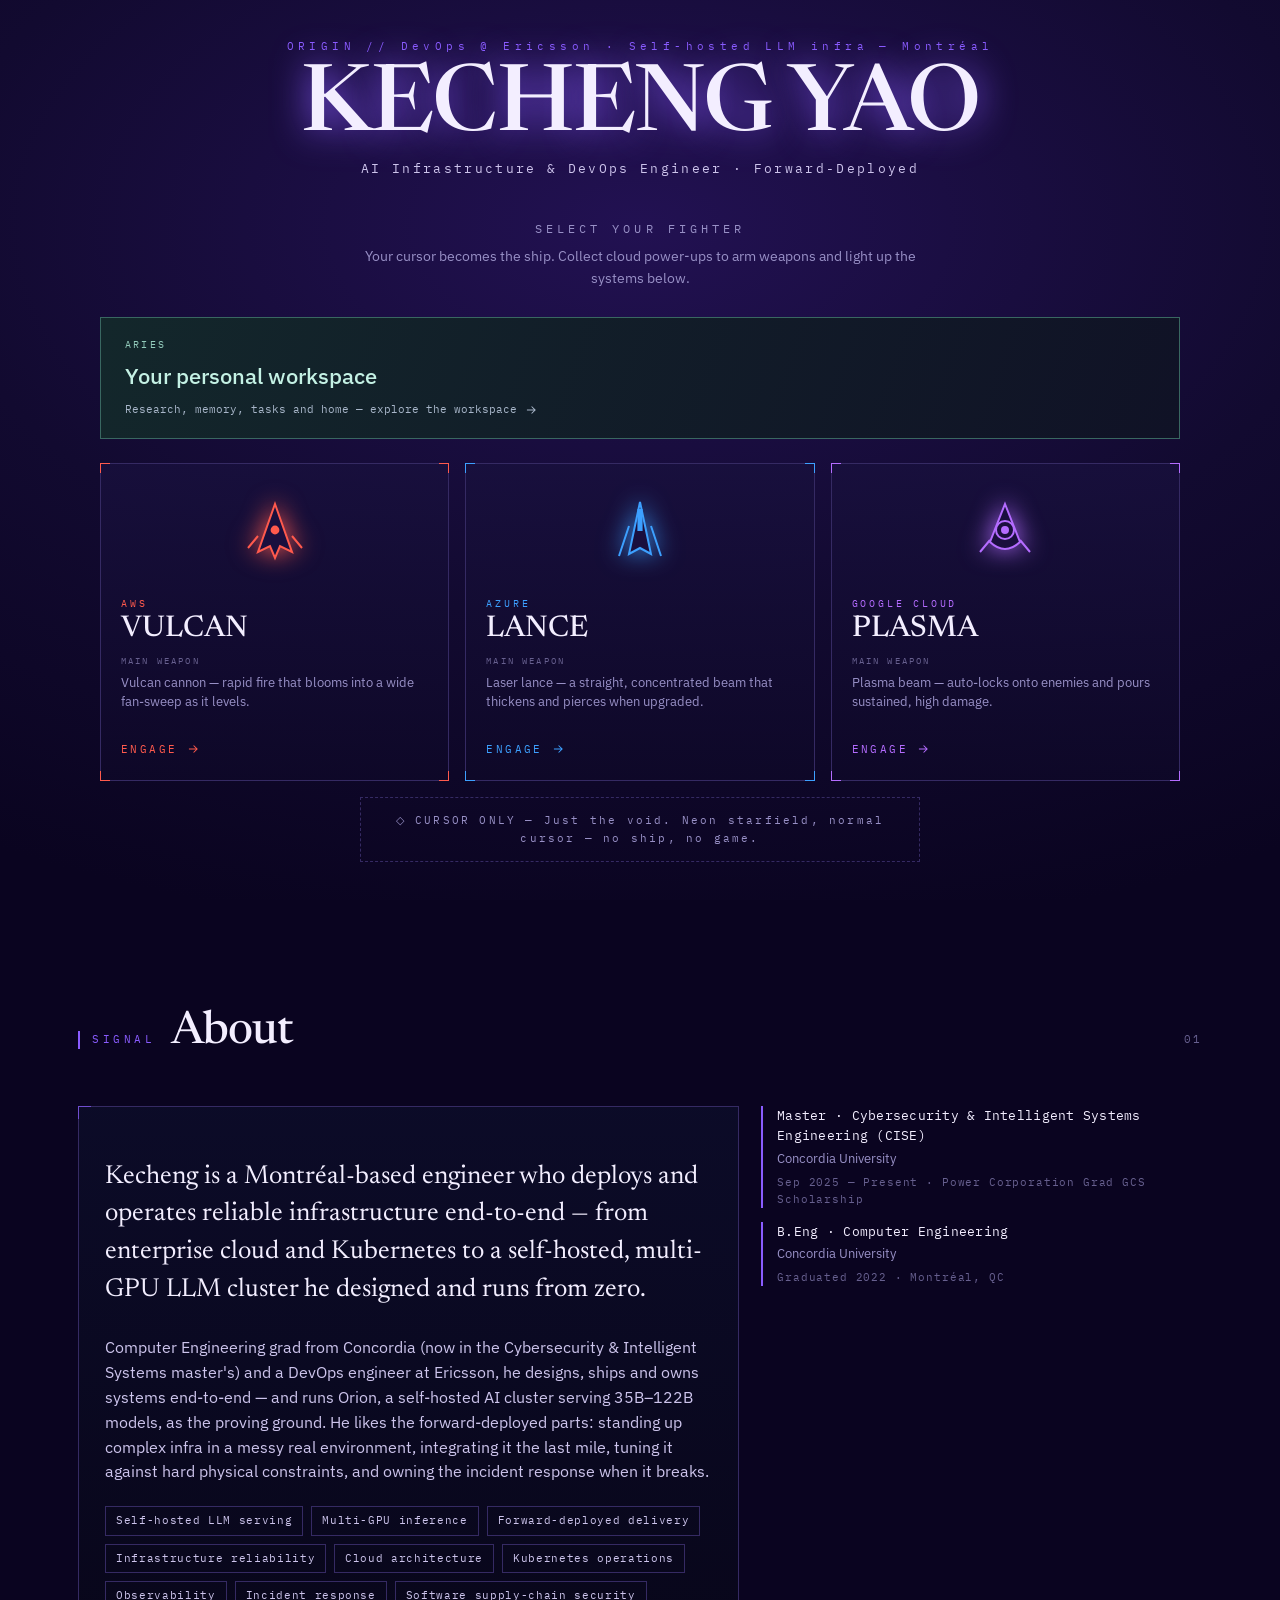
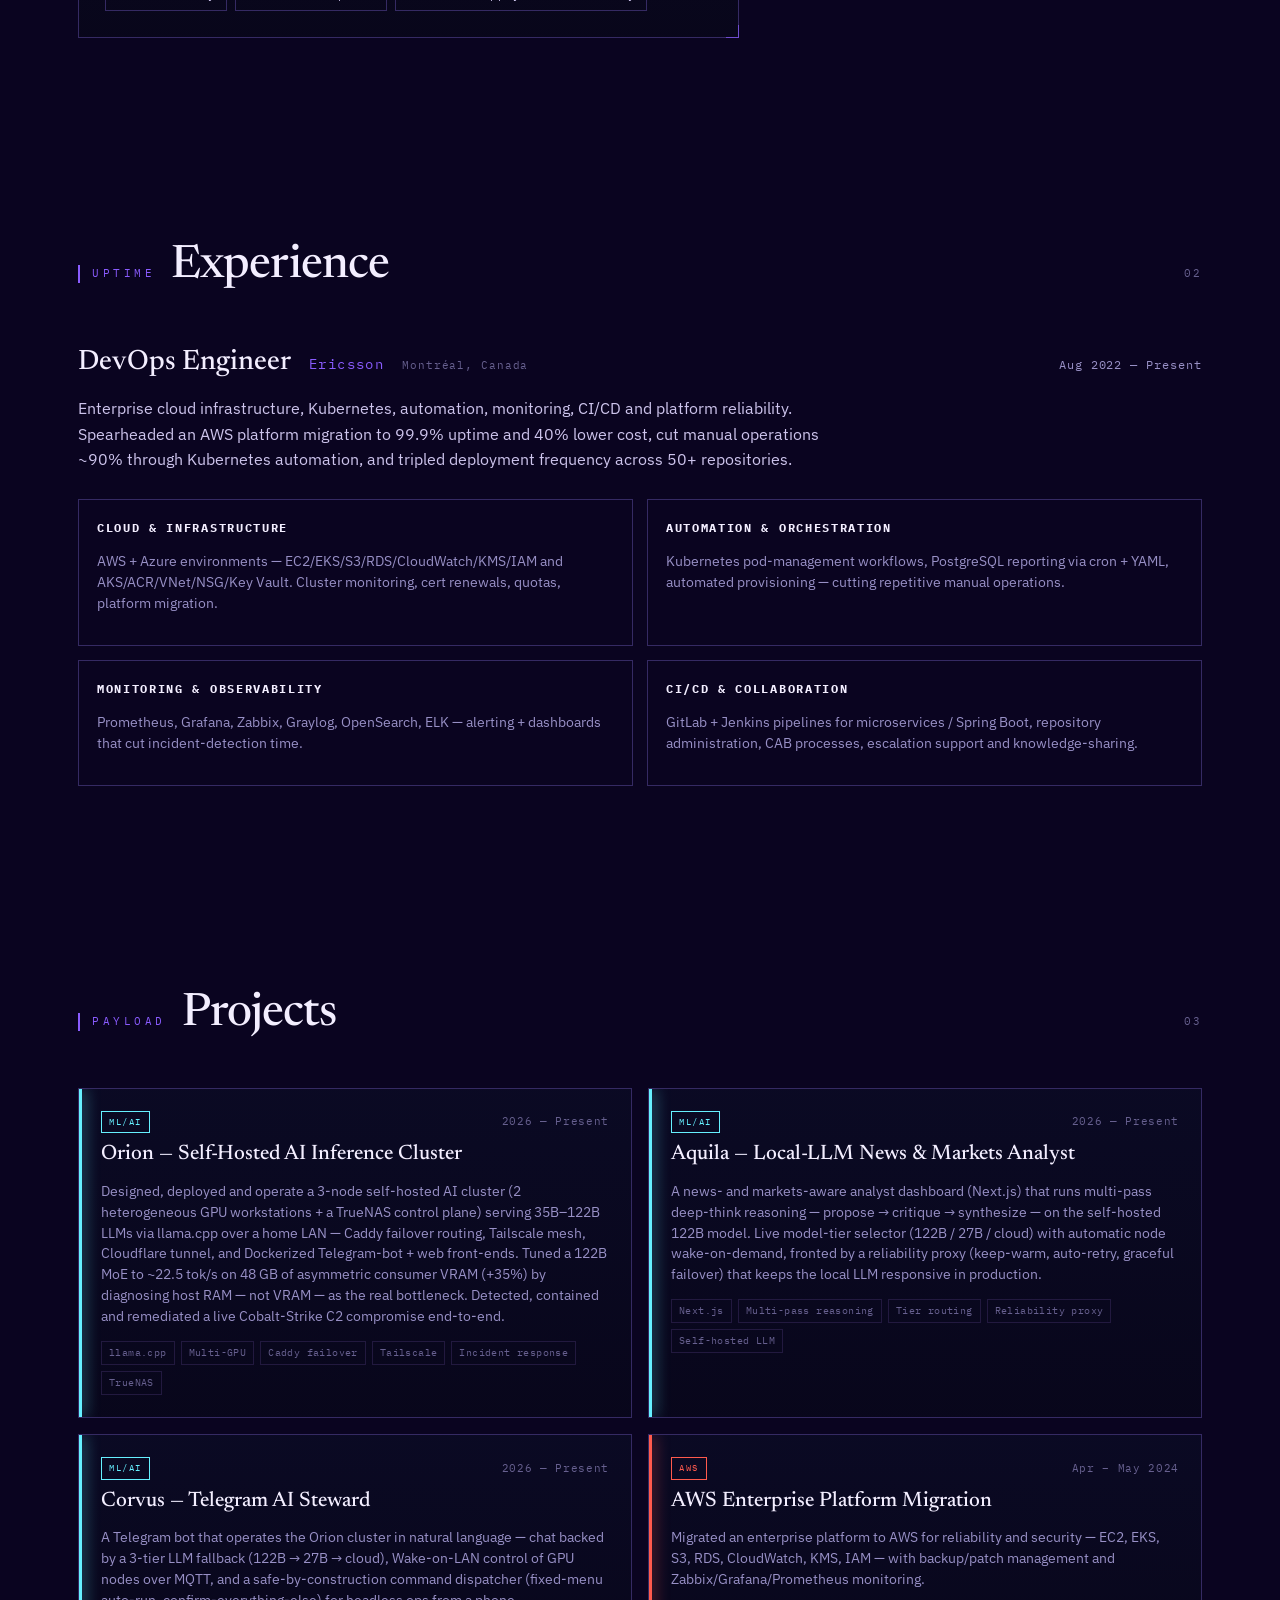
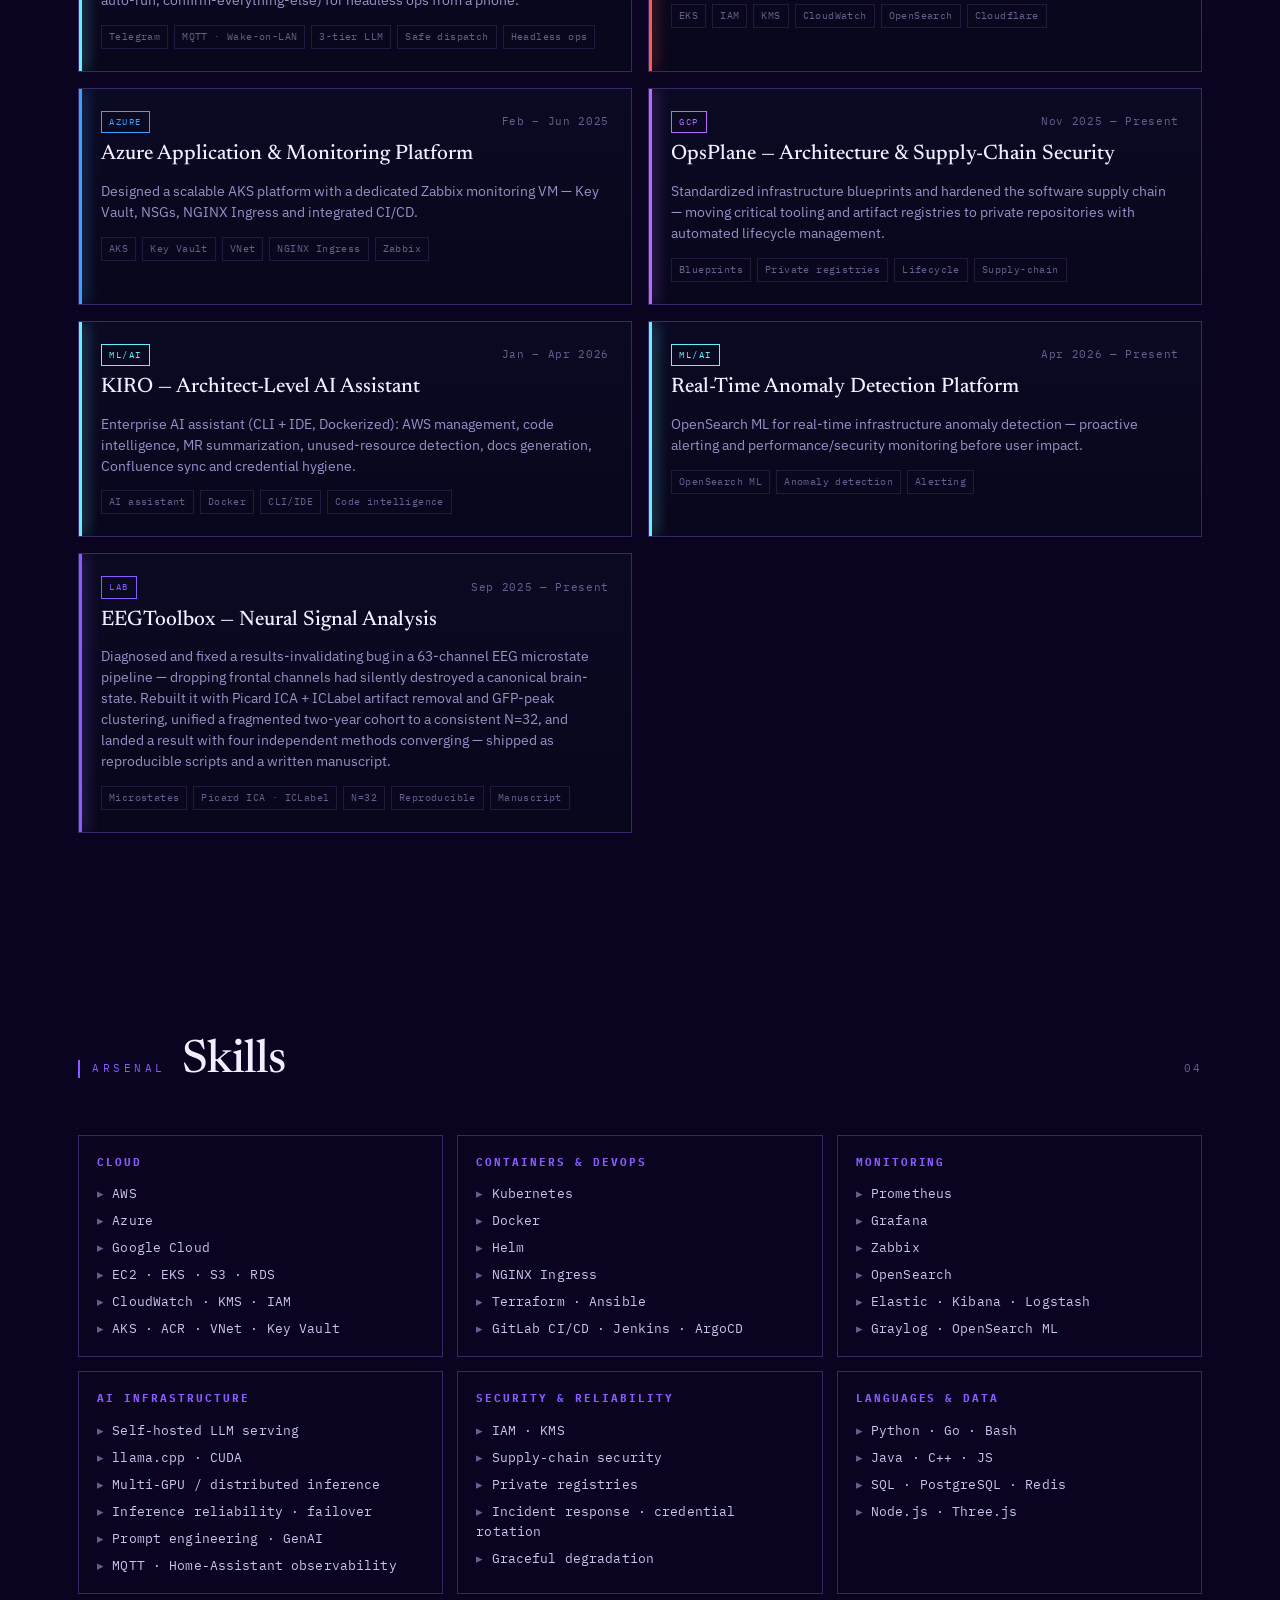
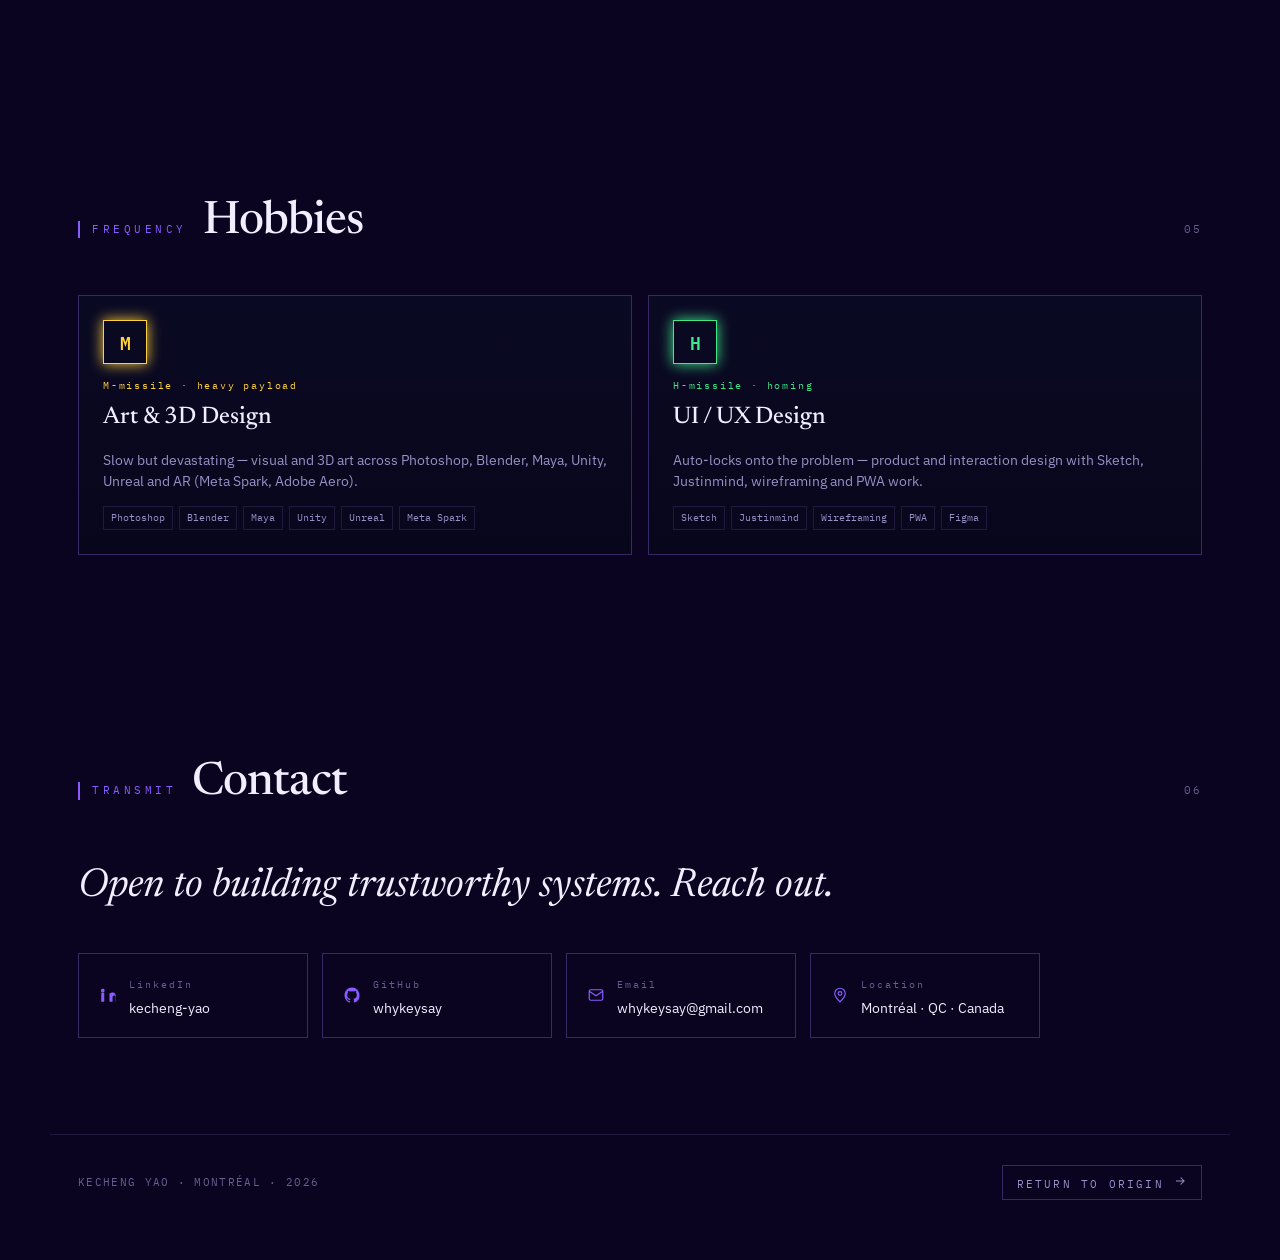
==== commit 894e5cbc: "Add Aries workspace and personal homepage entry" ====
--- a/index.html
+++ b/index.html
@@ -8,7 +8,7 @@
 <link rel="preconnect" href="https://fonts.googleapis.com">
 <link rel="preconnect" href="https://fonts.gstatic.com" crossorigin>
 <link rel="stylesheet" href="https://fonts.googleapis.com/css2?family=Newsreader:ital,opsz,wght@0,6..72,300..600;1,6..72,300..600&family=IBM+Plex+Mono:ital,wght@0,300;0,400;0,500;0,600;1,400;1,500&family=IBM+Plex+Sans:wght@300;400;500;600;700&display=swap">
-<link rel="stylesheet" href="app/styles.css">
+<link rel="stylesheet" href="app/styles.css?v=aries-20261114">
 </head>
 <body class="no-scroll">
 
@@ -44,6 +44,6 @@
 
   <script src="app/data.js"></script>
   <script src="app/game.js"></script>
-  <script src="app/ui.js"></script>
+  <script src="app/ui.js?v=aries-20261114"></script>
 </body>
 </html>
--- a/app/styles.css
+++ b/app/styles.css
@@ -240,6 +240,14 @@
   padding: 6px 11px; transition: color 140ms, border-color 140ms;
 }
 .tb-link:hover { color: var(--accent); border-color: var(--accent); }
+.tb-link-primary { color: #b3eddb; border-color: #4b8078; background: #152c2d; }
+.aries-entry { display: grid; gap: 7px; margin: 24px 0; padding: 20px 24px; border: 1px solid #396761; background: linear-gradient(110deg,#13272b,#101226); color: #c4f1e4; text-decoration: none; text-align: left; }
+.aries-entry > span { font: 10px var(--font-mono); letter-spacing: .22em; color: #92cbbb; }
+.aries-entry > strong { font-size: clamp(17px,3vw,22px); font-weight: 500; }
+.aries-entry > small { font: 11px/1.6 var(--font-mono); color: #a8b6c9; }
+.aries-entry svg { vertical-align: middle; }
+.aries-entry:hover, .aries-entry:focus-visible { border-color: #b3eddb; outline: 2px solid #b3eddb; outline-offset: 3px; }
+@media(max-width:560px){.tb-owner{display:none}.tb-right{gap:6px}.tb-links{gap:5px}.aries-entry{padding:16px 18px}}
 @media (max-width: 560px) { .tb-link { padding: 6px 8px; font-size: 10px; } }
 
 /* ─── content column ───────────────────────────────────────────────────── */
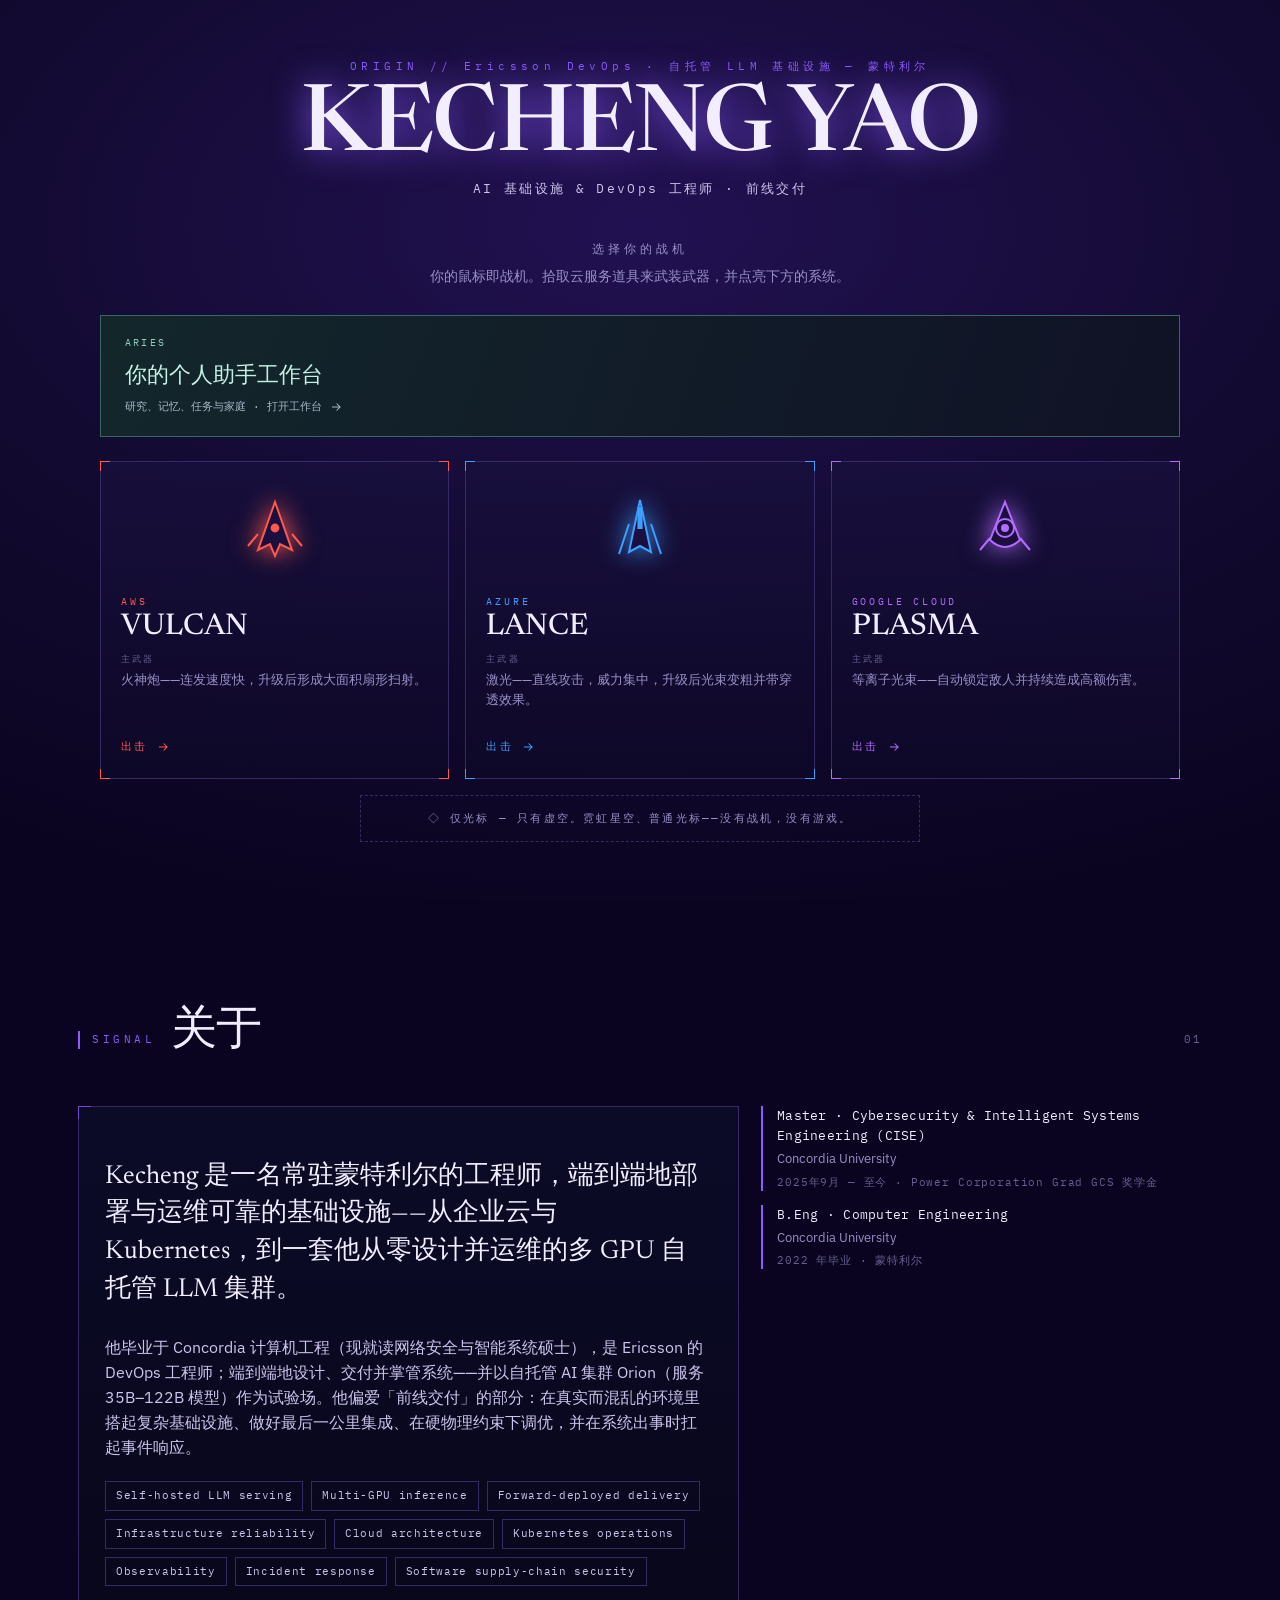
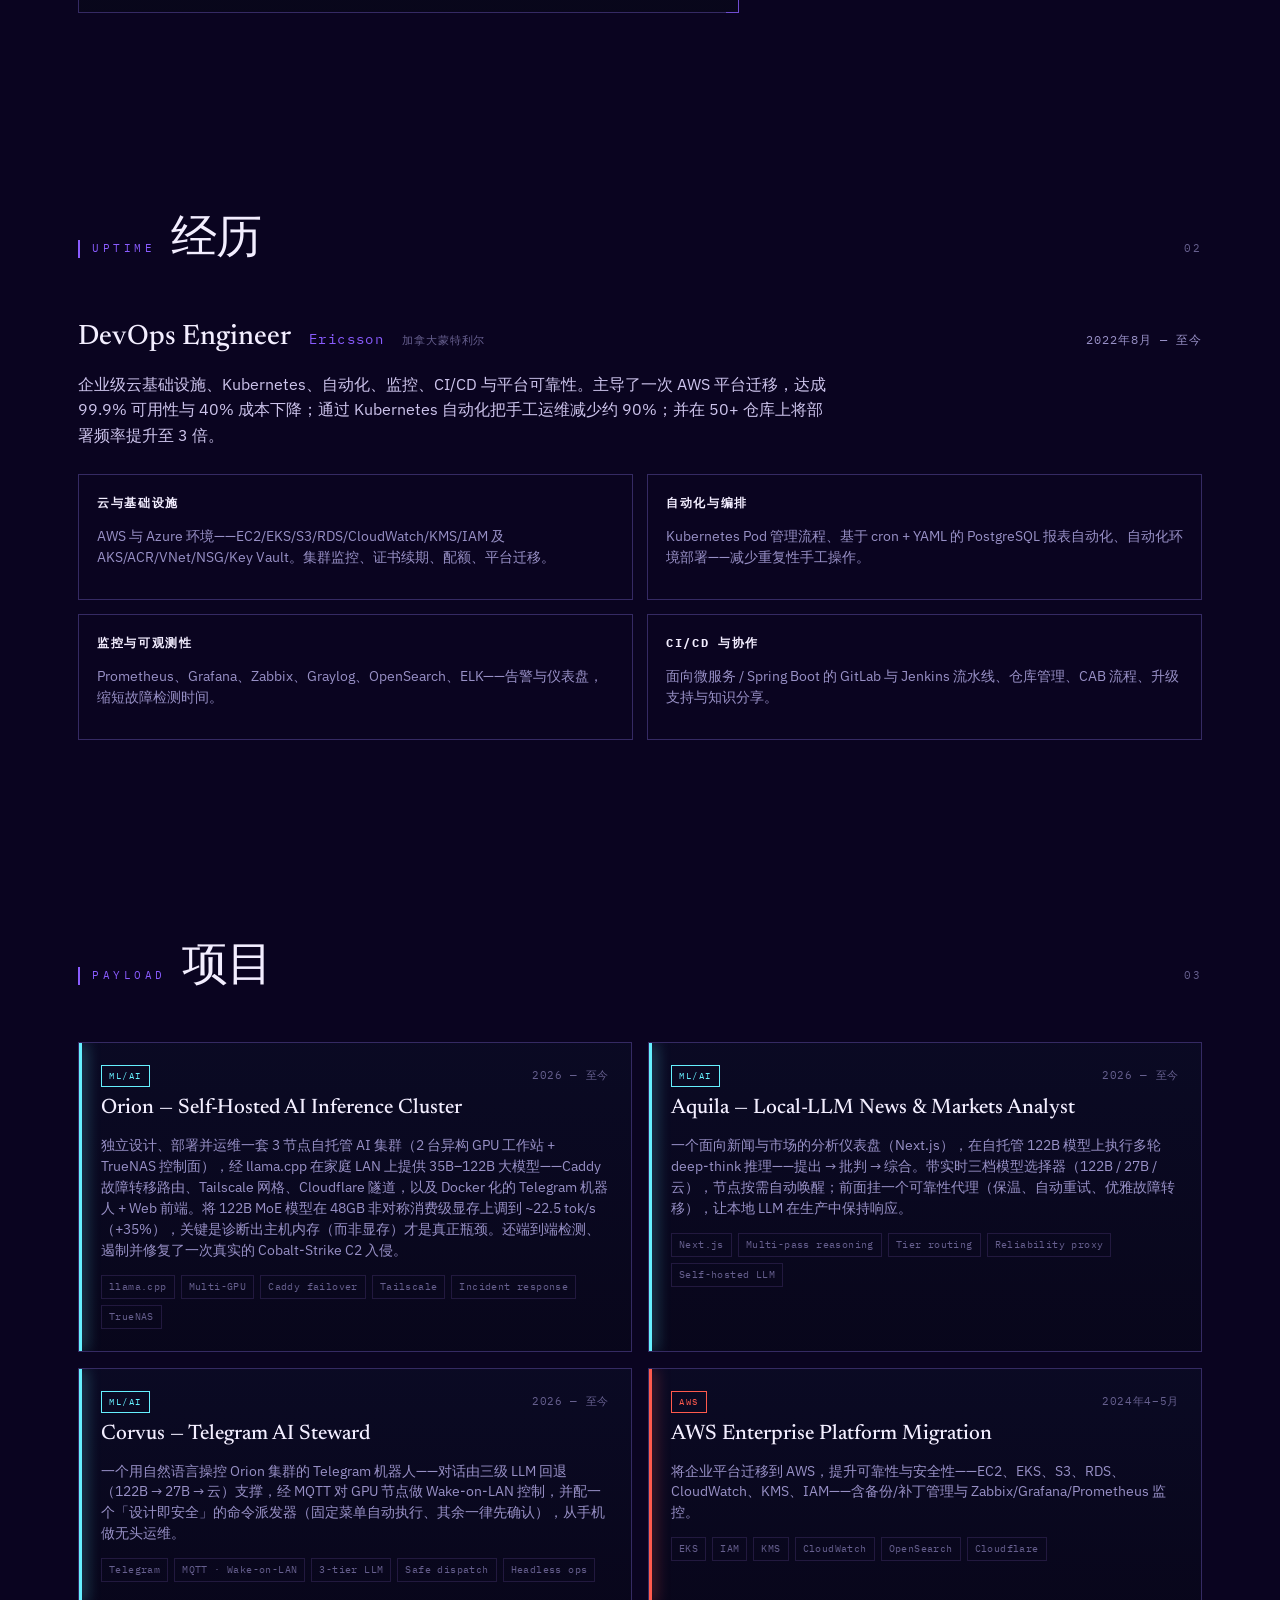
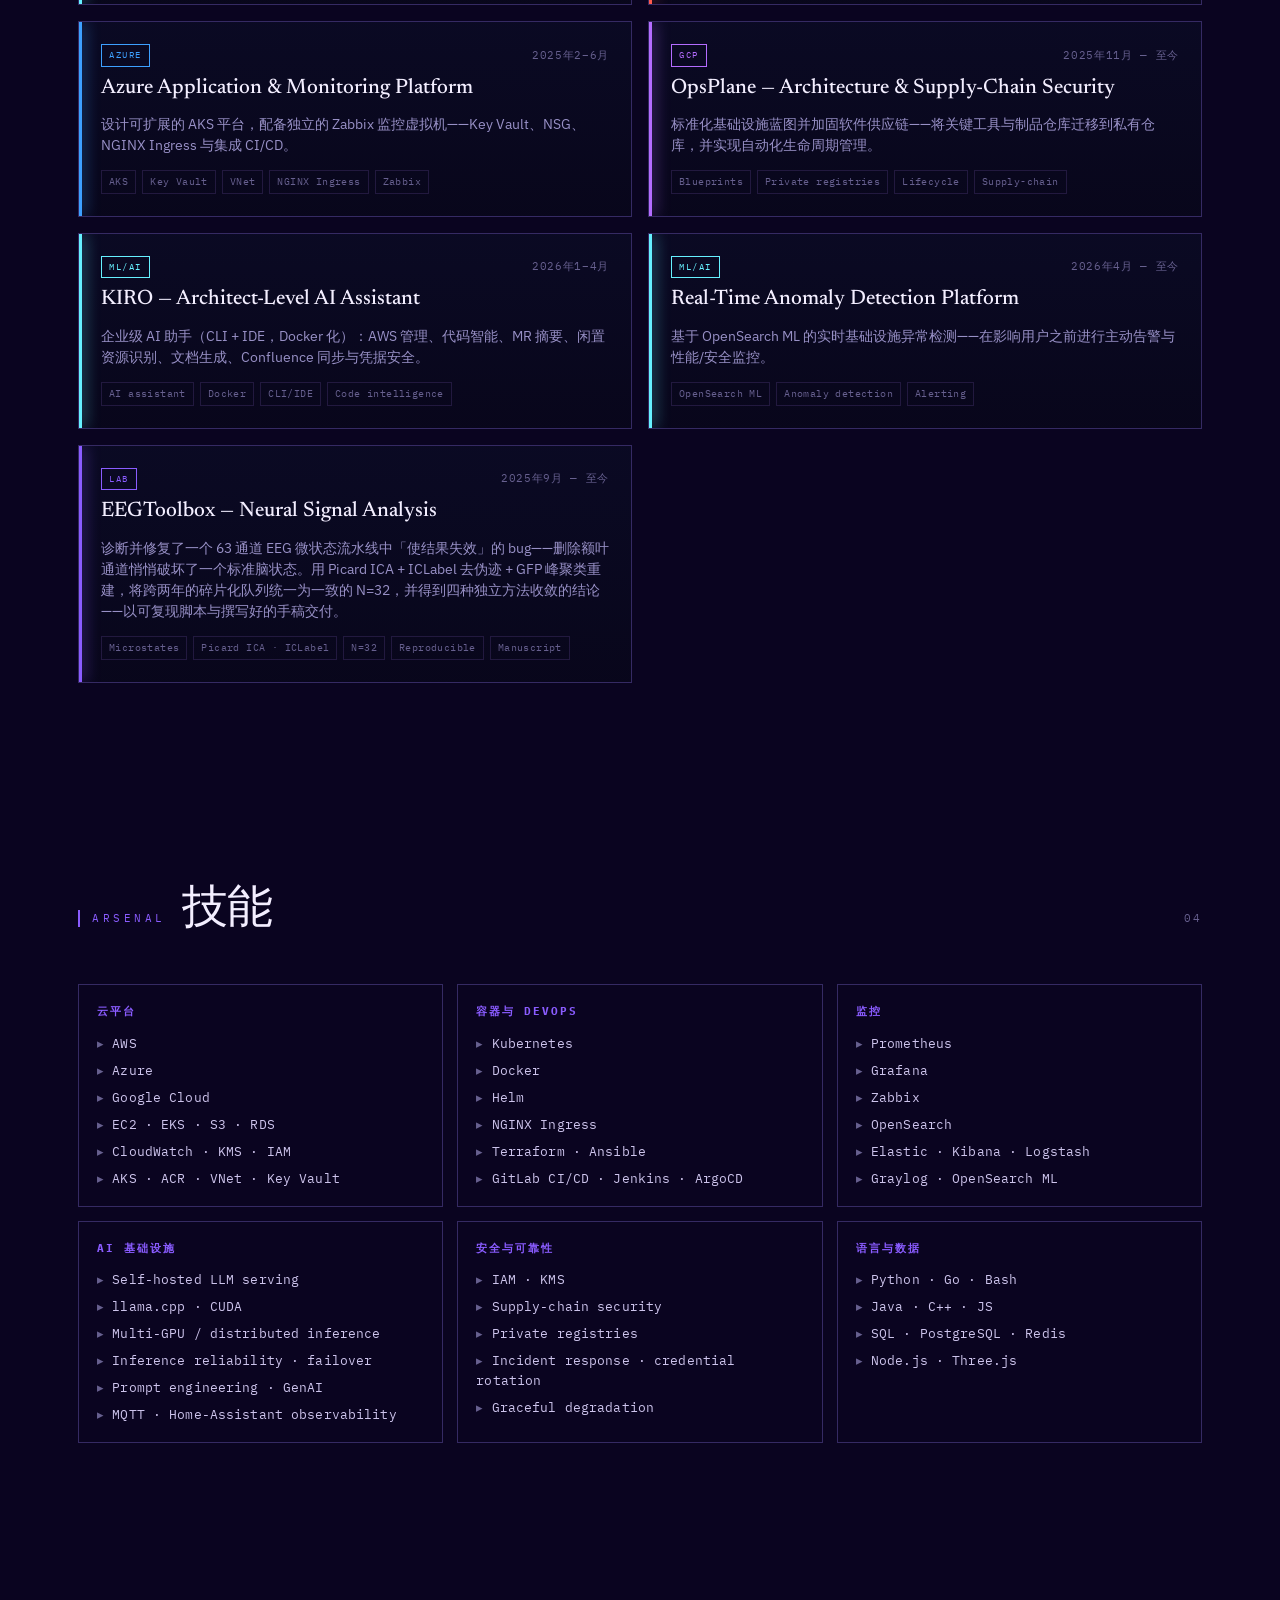
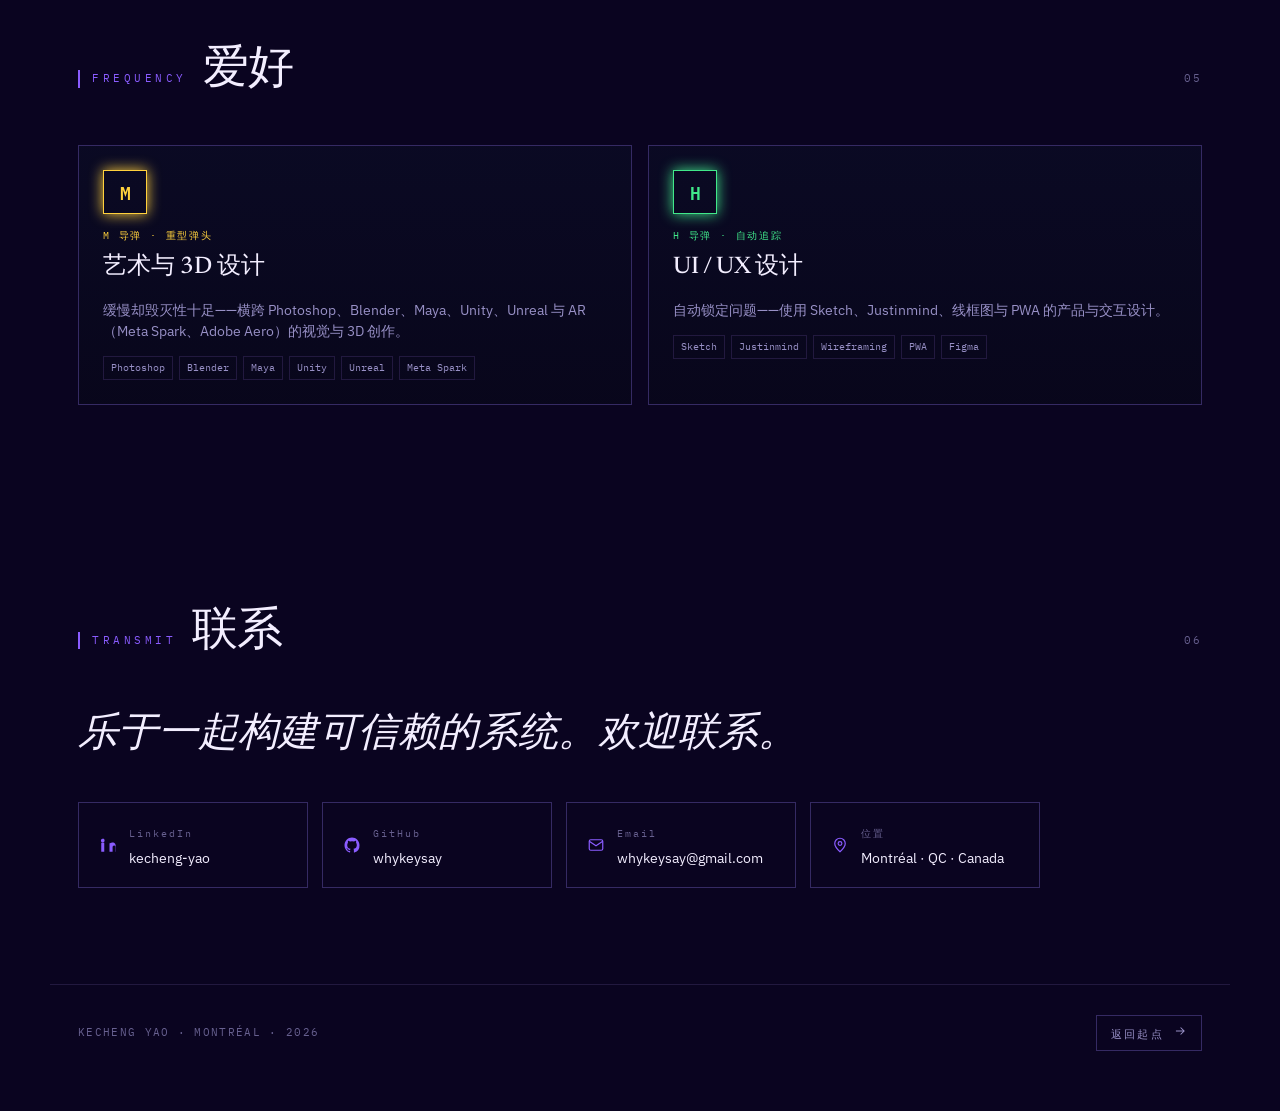
==== commit 0915f2dd: "Default the website to Chinese and retain reviewed research styling" ====
--- a/index.html
+++ b/index.html
@@ -1,5 +1,5 @@
 <!DOCTYPE html>
-<html lang="en">
+<html lang="zh-CN">
 <head>
 <meta charset="UTF-8">
 <meta name="viewport" content="width=device-width, initial-scale=1.0, maximum-scale=1.0, user-scalable=no">
@@ -44,6 +44,6 @@
 
   <script src="app/data.js"></script>
   <script src="app/game.js"></script>
-  <script src="app/ui.js?v=aries-20261114"></script>
+  <script src="app/ui.js?v=reader-20261116"></script>
 </body>
 </html>
